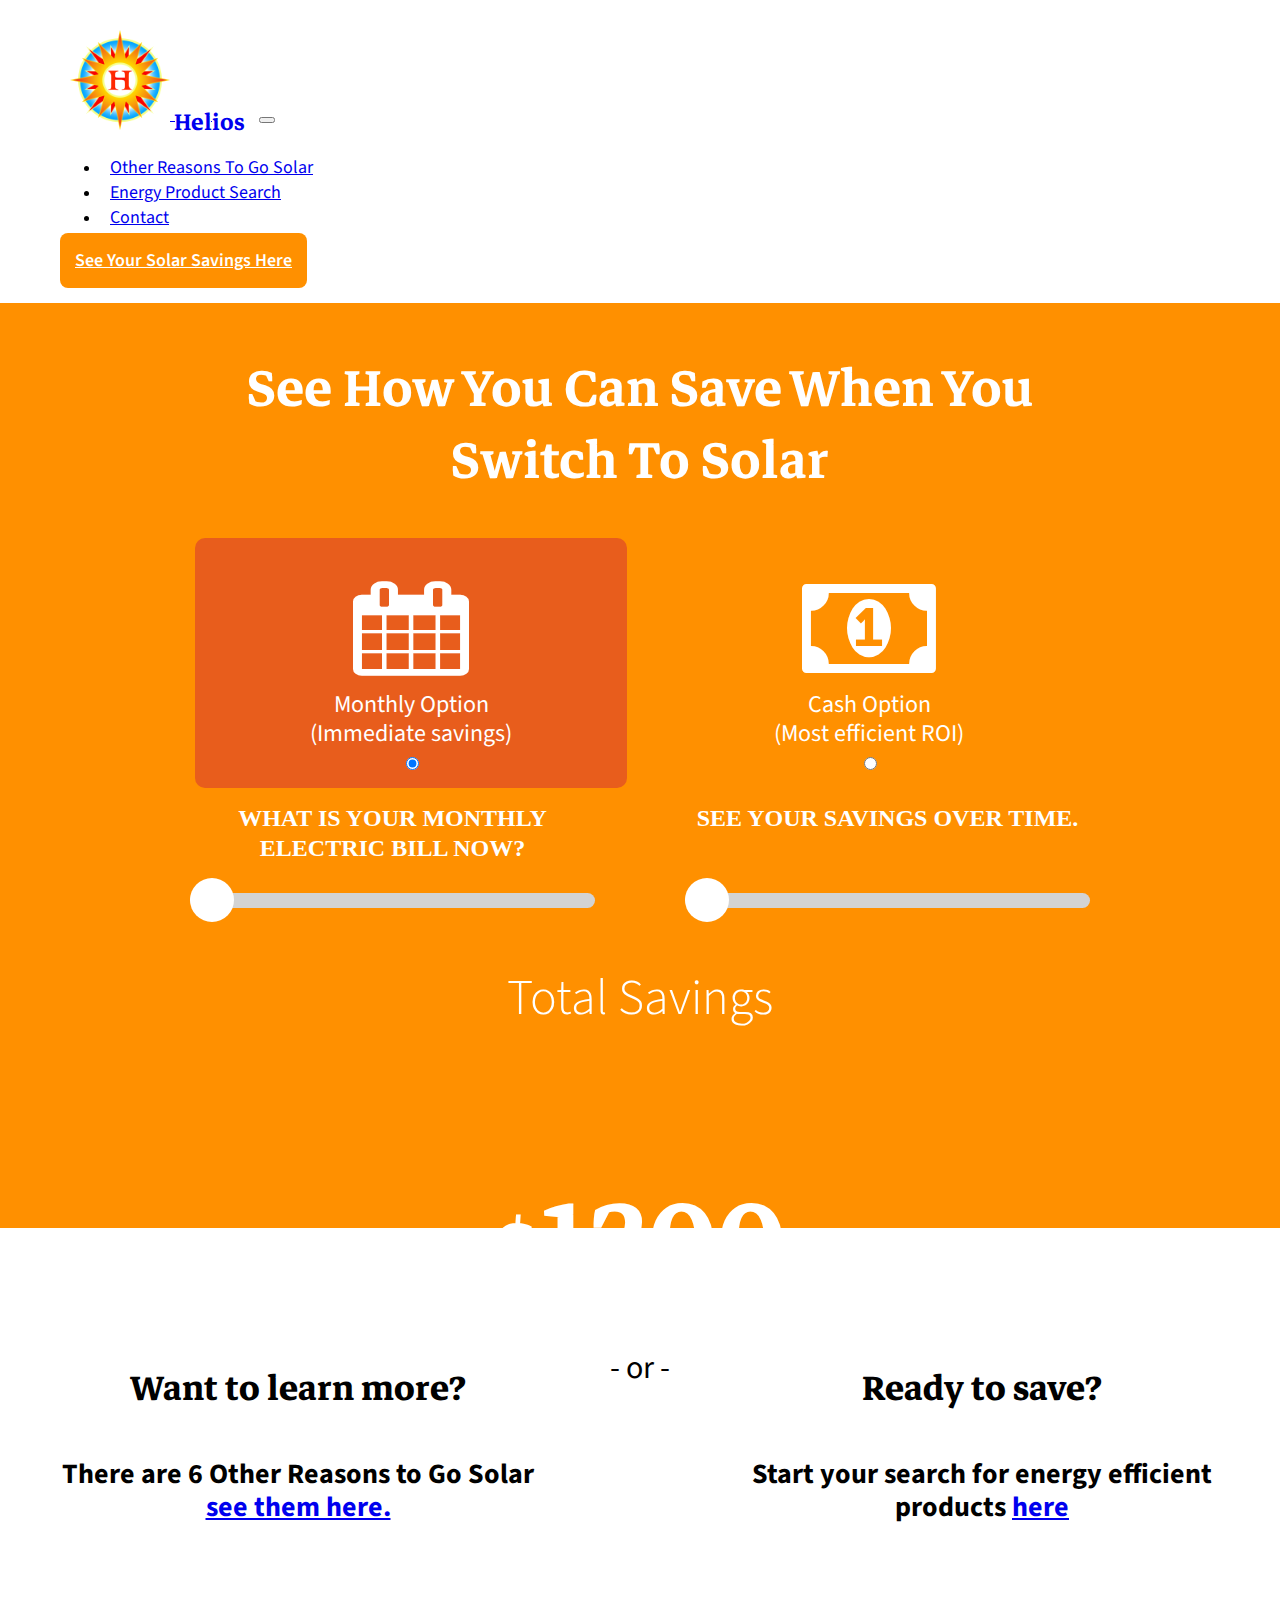
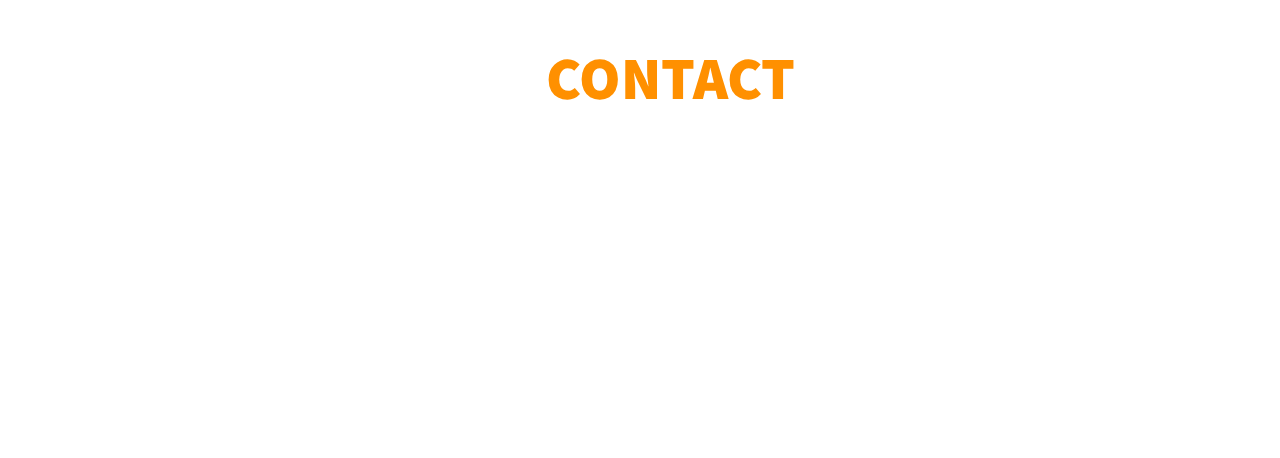
==== index.html @ b1a36722 "minor styling edits" ====
<!DOCTYPE html>
<html>
  <head>
    <meta name="viewport" content="width=device-width, initial-scale=1.0">
    <title>Helios</title>


<link rel="stylesheet" href="https://stackpath.bootstrapcdn.com/bootstrap/4.1.1/css/bootstrap.min.css" integrity="sha384-WskhaSGFgHYWDcbwN70/dfYBj47jz9qbsMId/iRN3ewGhXQFZCSftd1LZCfmhktB" crossorigin="anonymous">

<link rel="stylesheet" href="https://use.fontawesome.com/releases/v5.1.1/css/all.css" integrity="sha384-O8whS3fhG2OnA5Kas0Y9l3cfpmYjapjI0E4theH4iuMD+pLhbf6JI0jIMfYcK3yZ" crossorigin="anonymous">

<link rel="stylesheet" href="https://cdnjs.cloudflare.com/ajax/libs/font-awesome/4.7.0/css/font-awesome.min.css">


<link href="https://fonts.googleapis.com/css?family=Markazi+Text:400,500,600,700|Source+Sans+Pro:200,200i,300,300i,400,400i,600,600i,700,700i,900,900i" rel="stylesheet">


<link rel="stylesheet" type="text/css" href="css/style.css">
<link rel="stylesheet" type="text/css" href="css/slider.css">
<link rel="stylesheet" type="text/css" href="css/search.css">

  </head>

  <body>

<div class="wrap">

  <!-- ====== TOP NAV ======= -->
<div class="navWrap">
<div class="navContain">
  <nav id="topNav" class="navbar navbar-expand-lg navbar-light">

    <a class="navbar-brand" href="index.html"><img class="logo" src="images/logo.png"> <span class="logoType">Helios</span></a>
    <button class="navbar-toggler" type="button" data-toggle="collapse" data-target="#navbarTogglerDemo02" aria-controls="navbarTogglerDemo02" aria-expanded="false" aria-label="Toggle navigation">
      <span class="navbar-toggler-icon"></span>
    </button>

    <div class="collapse navbar-collapse" id="navbarTogglerDemo02">
      <ul class="navbar-nav mr-auto mt-2 mt-lg-0">
        <li class="nav-item active">
          <a class="nav-link" href="about.html">Other Reasons To Go Solar</a>
        </li>
        <li class="nav-item">
          <a class="nav-link" href="search.html">Energy Product Search</a>
        </li>
        <li class="nav-item">
          <a class="nav-link" href="#contact">Contact</a>
        </li>
      </ul>
      <div id="navCTA"><a href="index.html">See Your Solar Savings Here</a>
      </div>
    </div>

  </nav>
  </div>
  </div>

<!-- ====== CONTENT BEGINS ======= -->


<!-- <section class="firstSteps">
  <h1 class="calcHead">See how you can save when you switch to solar</h1>
</section> -->

<!-- <section class="firstSteps" data-parallax="scroll" data-image-src="images/home.jpg">
  <h1 class="calcHead">See how you can save when you switch to solar</h1>
</section> -->

<section class="firstSteps">
  <h1 class="calcHead">See how you can save when you switch to solar</h1>
</section>

<section class="calc">



<!-- RADIO BUTTONS -->
  <div class="calcContain">
<div class="payment">
<div class="paymentMethod">
  <div class="paymentTypeContain">

  <form><span id="monthlyOption" class="paymentType"><img src="#"><br> <i class="fa fa-calendar" aria-hidden="true"></i><br>Monthly Option<br>(Immediate savings)<br><input type="radio" name="payment" value="monthly" id="monthly" onclick="showCash()" checked></span>

    <span id="cashOption" class="paymentType"><img src="#"><br><i class="fa fa-money" aria-hidden="true"></i><br>
Cash Option<br>(Most efficient ROI)<br><input type="radio" name="payment" value="cash" id="cash" onclick="showCash()"> </span></form>

  </div>
</div>
</div>

<!-- SLIDERS -->
<div class="sliders">
<div class="sliderholder left">
  <div class="slideContainer">
    <span class="sliderTitle">WHAT IS YOUR MONTHLY ELECTRIC BILL NOW?</span>
    <input type="range" min="100" max="500" value="0" class="slider" id="billAmt">

  </div>

  <p class="demo">Total Value: <span id="demo"></span></p>
</div>

<div class="sliderholder right">
  <div class="slideContainer">
    <span class="sliderTitle">SEE YOUR SAVINGS OVER TIME.</span>
  <input type="range" min="12" max="300" value="0" class="slider" id="yearRange">
</div>
<p class="demo">Total Value: <span id="demo2"></span></p>
</div>
</div>

<!-- GRAND TOTAL -->
<div class="total">
<h4>Total Savings</h4>
<h2 class="total"><span class="dollarsign">$</span><span id="grandTotal"></span></h2>
</div>
  </div>

  </section>


<!-- NEXT STEPS -->

<section class="nextSteps">

<div class="nextStepsWrap">

  <div>
    <i class="fas fa-info-circle"></i>
  <h3>Want to learn more?</h3>
  <h5>There are 6 Other Reasons to Go Solar <a href="about.html">see them here.</a></h5>
  </div>

<div>
<p class="or cta">- or -</p>
</div>

<div>
    <i class="fas fa-shopping-cart"></i>
<h3>Ready to save?</h3>
<h5>Start your search for energy efficient products <a href="search.html">here</a></h5>
</div>

</div>

</section>

<footer id="contact" data-parallax="scroll" data-image-src="images/contact.jpg">
<h3>Contact</h3>

<div class="contactInfo">
<ul>
<li>Phone: 800.123.4567</li>
<li><a><a href="mailto:info@helios.com">info@helios.com</a></li>
<li>123 Main Street, Anytown, CA 91234</li>
</ul>
</div>

<p>&copy; 2018 Helios. All rights reserved</p>
</footer>

</div>

  </body>

  <script src="js/action.js"></script>


  <script src="https://code.jquery.com/jquery-3.3.1.slim.min.js" integrity="sha384-q8i/X+965DzO0rT7abK41JStQIAqVgRVzpbzo5smXKp4YfRvH+8abtTE1Pi6jizo" crossorigin="anonymous"></script>
<script src="https://cdnjs.cloudflare.com/ajax/libs/popper.js/1.14.3/umd/popper.min.js" integrity="sha384-ZMP7rVo3mIykV+2+9J3UJ46jBk0WLaUAdn689aCwoqbBJiSnjAK/l8WvCWPIPm49" crossorigin="anonymous"></script>
<script src="https://stackpath.bootstrapcdn.com/bootstrap/4.1.1/js/bootstrap.min.js" integrity="sha384-smHYKdLADwkXOn1EmN1qk/HfnUcbVRZyYmZ4qpPea6sjB/pTJ0euyQp0Mk8ck+5T" crossorigin="anonymous"></script>

<script src="https://ajax.googleapis.com/ajax/libs/jquery/3.3.1/jquery.min.js"></script>



<script src="js/smoothscroll.js"></script>



<script src="js/parallax.min.js"></script>

</html>
---- css/style.css ----
body, html{
  height:100%;
  margin: 0;
   padding: 0;
}

.wrap{
width: 100%;
height:100%;

  background-color:#ff9000;
}

/* ====== TOP NAV ======== */

.navWrap{
width:100%;

background-color:white;
  }


.navContain{
  max-width:1200px;
  margin: 0 auto;


}

.logo{
  width:100px;
  height:100px;
}

.logoType{
  font-size: 32px;
  font-family: Markazi text, georgia, serif;
  font-weight: 600;
}

.logo, .logoType{
  position:relative;
  top:10px;
}

.navbar-toggler:focus{
  outline:none;
}

#topNav{
padding:20px;
transition:.3s;
background-color:none;
}

.bg-light{
  background-color:none;
}

#topNav ul{
position:relative;
top:7px;
}

#topNav a{
  padding:10px;
  font-family:source sans pro, arial, sans-serif;
  font-size:18px;
}


#navCTA{
  margin:25px 0 10px;

}

#navCTA a{
  color:white;
  background-color:#ff9000;
  padding:15px;
  border-radius:8px;
  transition:.3s;
  font-family:source sans pro, arial, sans-serif;
  font-weight:600;
}

#navCTA a:hover{
  text-decoration:none;
  background-color:#E85D1C;
}

/* ====== CALC CONTENT ======== */

.firstSteps{ background-color: #FF9000;

  /*
  height:250px; */
 }

#monthlyOption{
  background-color:#E85D1C;
  transition:.4s;
}

#cashOption{
  float:right;
  transition:.4s;
}

section.calc{
background-color:#ff9000;
  height:705px;
  padding:0px;

}

.calcContain{
  margin:2% auto;

    max-width:900px;
  min-height:500px;
  height:70%;

  /*background-color:white;*/
  border-radius:10px;
  padding:10px 50px;
}

h1.calcHead{
  color:white;
font-family:Markazi text,georgia, serif;
  font-weight:600;
  text-transform:capitalize;
  text-align:center;
  max-width:800px;
  margin:50px auto 0;
  font-size:72px;
  line-height:1em;

}

.paymentMethod, .slider{

  float:left;
  width:50%;
  text-align:center;

}

.paymentMethod{
  width:100%;

  height:250px;
  text-align:center;

}


.paymentTypeContain{
  margin:0 auto;
  width:100%;
  height:250px;

}

.paymentType{
  color:white;
  font-family:source sans pro, arial, sans-serif;
  font-size:24px;
  line-height:1.2em;
}

.paymentMethod img{
  width:90%;
  height:100%;
  display:none;
}

i.fa{
  font-size:125px;
  margin:0px 0;
    color:white;
}

i.fa-calendar{
  transform:scale(1,.75);

}

i.fa-money{
  font-size:125px;
  margin:0px 0 0px;

}

.total h4{
  margin-top:10px;
   font-size:50px;
   font-family:source sans pro, arial, sans-serif;
}

.total h2, .total h2 span#grandTotal {
   font-size:150px;
}

.total h4, .total h2{
   color:white;
}

.paymentMethod h4{
  margin: 20px 0;
}

span.paymentType{

  display:block;
  float:left;
  margin:5px;
  width:48%;
  height:250px;
}

.slider{
  height:100px;

}

.slideContainer{
  color:white;
  text-align:center;
  font-size:24px;
  padding-top:20px;
  line-height:1.25em;
  font-weight:600;
  height:150px;
  }

span.sliderTitle{

  display:block;
  height:70px;
  }

.total{

  float:left;
  width:100%;
  text-align:center;
  height:100px;

}

.total h4{
  font-family: source sans pro,arial,sans-serif;
  font-weight:300;
}

.total h2{
  font-family: Markazi text, georgia, serif;
  font-weight:600;
  font-size: 60px;
}

span.dollarsign{font-size: 110px;}

#cashOption, #monthlyOption{cursor:pointer; border:0px solid white; border-radius:10px;}
#cashOption:focus, #monthlyOption:focus{cursor:pointer; border:0px solid white; border-radius:10px;}




@media only screen and (max-width:620px)
{
.payment{clear:both;margin-bottom:550px;}
span.paymentType{width:100%;}
h1.calcHead{font-size:48px; padding:15px; line-height:1em;}
.sliderholder.left{ width:100%; float:none;}
section.calc{ height:100%; min-height:1025px;}
#cashOption {position:relative; left:5px;}
#monthlyOption {position:relative; left:-5px;}

.total h4{position:relative; top:20px; font-size:36px;}
.total h2, .total h2 span#grandTotal {font-size:80px; position:relative; left:0px;}
span.dollarsign{font-size: 80px;margin-right:10px;}
.sliderTitle{font-size:20px; line-height:1.2em;}
.paymentType{font-size:22px; line-height:1.2em;}
}

/* ====== NEXT STEPS CONTENT ======== */

section.nextSteps{min-height: 200px; padding: 30px;
background-color:white;
}



/* ====== ABOUT PAGE CONTENT ======== */


section.about{
position:relative;

}

.headImg{
  min-height:600px;
  width:100%;

  background-size:cover;
  background-color:none;

position:relative;

/* background-blend-mode: normal;
background-attachment: fixed;
background-position: center;
background-color:rgba(0,0,0,.25);
background-blend-mode:multiply;
overflow: auto;*/
}


.headImgv2{
  min-height:600px;
  width:100%;
  background-size:cover;
  background-color:none;

  position:relative;


background-blend-mode: normal;
background-attachment: fixed;
background-position: center;
background-color:rgba(0,0,0,.25);
background-blend-mode:multiply;
overflow: auto;
}




.headImgv2.first{
 background-image:url('../images/make-money.jpg');
}

.headImgv2.second{
 background-image:url('../images/increase-property-value.jpg');
}

.headImgv2.third{
 background-image:url('../images/more-than-just-panels.jpg');
}

.headImgv2.fourth{
 background-image:url('../images/get-off-grid.jpg');
}

.headImgv2.fifth{
 background-image:url('../images/protect-against-cost.jpg');
}

.headImgv2.sixth{
 background-image:url('../images/save-the-environment.jpg');
}

h2.secHead{
font-family:Markazi text,georgia, serif;
font-weight:900;
font-size:90px;
  width:100%;
  padding:0px 25px;
    text-align:center;
  color:white;
line-height:.8em;
position:absolute;
top:35%;
}

h5.secHead{
font-family:Markazi text,georgia, serif;
font-weight:400;
font-size:36px;
  width:100%;
  text-align:center;
  color:white;
line-height:1em;
position:absolute;
top:48%;

}


@media only screen and (min-width:1150px){

h2.secHead{
font-size:110px;
}

h5.secHead{
font-size:40px;
top:53%;
}

.headImg{
  min-height:750px;
  width:100%;
}

}

i.fas {font-size:44px; margin-bottom:20px;}

@media only screen and (max-width:702px)
{
  h5.secHead{
top:68%;

}

.headImg{
  min-height:450px;
 }
}

@media only screen and (max-width:475px)
{
  h2.secHead{
font-size:76px;

}
  h5.secHead{
font-size:32px;

}
.headImg{
  min-height:400px;
 }
}

@media only screen and (max-width:390px)
{
  h2.secHead{
font-size:66px;

}
  h5.secHead{
font-size:28px;

}
}

@media only screen and (max-width:335px)
{
  h2.secHead:last-child{
font-size:56px;

}
}

.contentContain{
background-color: #FF9000;
  color:white;
margin:0 auto;
width:100%;

  height:100%;
  padding:50px 100px;
  min-height:200px;
}

.contentContain p{
  font-family:source sans pro, arial, sans-serif;
  font-size:24px;
  line-height:1.75em;
  max-width:1100px;
  margin:0 auto;
}

@media only screen and (max-width:750px){
.contentContain{
 padding:20px 30px;
}
.contentContain p{
  font-size:20px;
  line-height:1.5em;
  margin:0 auto;
}

}




/* ====== NEXT STEPS ======== */

section.nextSteps{
  text-align:center;
  height:260px;
}

section.nextSteps h3{
  font-family:markazi text, georgia, serif;
  font-size:48px;
  line-height:.85em;

}

section.nextSteps h5{
  font-family:source sans pro, arial, sans-serif;
  font-size:28px;
   line-height:1.2em;
}

.nextStepsWrap{
max-width:1200px;
margin:1% auto 0;

}

.nextStepsWrap div{

  width:43%;
  float:left;
}
.nextStepsWrap div:nth-child(2){
  width:14%;
  margin-top:30px;

}

.or.cta{
  font-size:32px;
  margin-top:45px;
  font-family:source sans pro, arial, sans-serif;
}

@media only screen and (max-width:850px)
{
section.nextSteps h3{
  font-size:42px;

}

section.nextSteps h5{
  font-size:24px;
}

  .or.cta{
 margin-top:40px;
}

}

@media only screen and (max-width:672px)
{
.nextStepsWrap div, .nextStepsWrap div:nth-child(2){
  width:100%;
  margin:0px;
 }

 section.nextSteps{
  text-align:center;
  height:425px;
}

  .or.cta{
 margin-top:10px;
}

}

@media only screen and (max-width:575px)
{

 section.nextSteps{
  text-align:center;
  height:450px;
}

}

@media only screen and (max-width:467px)
{

 section.nextSteps{
  height:470px;
}

}




@media only screen and (max-width:405px)
{

 section.nextSteps{
  height:510px;
}

}

@media only screen and (max-width:336px)
{

 section.nextSteps{
  height:525px;
}

}

/* ====== FOOTER ======== */

footer{
font-family:source sans pro, arial, sans-serif;
min-height:450px;
  width: 100%;
padding:30px;
  /* background-color:black; */
  text-align:center;
  color:white;
}

#contactv2{
   background-image:url('../images/contact.jpg');
background-blend-mode: normal;
background-attachment: fixed;
background-position: center;
background-color:rgba(0,0,0,0);
background-blend-mode:multiply;

}


footer h3{
margin-bottom:20px;
font-size:60px;
text-transform:uppercase;
font-weight:900;
color:#ff9000;
}


footer ul{
  margin:0 auto;
  padding:0;
}

footer li{
font-size:28px;
display:inline;
padding:20px;
width:33%;
}

footer li a{
color:white;
text-decoration:underline;
}

footer li a:hover{
color:orange;

}

footer p{
  margin-top:50px;
}

@media only screen and (max-width:1040px)
{
 footer li{
width:100%;
display:block;
clear:both;
padding:5px;
}

 footer li:last-child{
margin-bottom:25px;
}
}
---- css/slider.css ----
.slidecontainer {

}

.slider {
    -webkit-appearance: none;
    width: 100%;
    height: 15px;
    margin:20px 0;
    border-radius:10px;
    background: #d3d3d3;
    outline: none;
    opacity: 1;
    -webkit-transition: .2s;
    transition: opacity .2s;
}

.sliderholder.left{

    width:45%;
    float:left;
}

.sliderholder.right{

    width:45%;
    float:right;
}

.slider:hover {
    opacity: 1;
}

.slider::-webkit-slider-thumb {
    -webkit-appearance: none;
    appearance: none;
    width: 44px;
    height: 44px;
    border-radius:50%;
    background: white;
    cursor: pointer;
}

.slider::-moz-range-thumb {
    width: 44px;
    height: 44px;
    border-radius:50%;
    background: white;
    cursor: pointer;
}

#demo, #demo2, .demo{display: none;}


@media only screen and (max-width:620px)
{
.sliderholder.left, .sliderholder.right{

    width:100%;
    float:none;
}
}
---- css/search.css ----
section.searchbar{
  width:100%;
  max-width: 950px;
  height:290px;
  outline: 1px solid red;
  margin:50px auto 50px;
  padding:20px;
}

@media only screen and (min-width:825px)
{
 section.searchbar{
  height:250px;
  }
}

section.searchbar .formHead{
  width:100%;
  margin:0px auto 50px;
  text-align: center;
  font-family: source sans pro, arial, sans-serif;
  color:white;
}

section.search{
  height:100%;
  min-height:1400px;
background-color:#ff9000;
}

.formHead h3{
font-weight: 700;
font-size: 60px;
font-family:Markazi text, georgia, serif;
line-height:.95em;
}

section.search h4{
font-weight: 300;
}

form.search{
  margin:0px auto 50px;
  outline: 1px solid red;
}

section.searchPanels{
  height:100%;
  min-height:2250px;
background-color:#ff9000;
}




@media only screen and (max-width:991px)
{
section.search{
 min-height:2400px;
}

}

@media only screen and (max-width:767px)
{
section.search{
 min-height:4350px;
}

}

@media only screen and (max-width:430px)
{
section.search{
 min-height:4400px;
}

.formHead h3{
font-size: 44px;
}

section.searchbar{
  height:350px;

}

}

@media only screen and (max-width:378px)
{
section.search{
 min-height:4650px;
}



}

.container{
  margin:30px auto;

}


.item{
  outline: 0px solid red;
  padding:10px;

}

.item.card{
  width:100%;
  padding:0;
  font-family:source sans pro, arial, sans-serif;
}

img.card-img-top{width:100%; height:150px; background-color:lightgray;}

nav.pagination{
  height:50px;
  width:100%;
  width:970px;
  margin:0 auto;
}

.item.card{
  background-color:rgba(232,93,28,.75);
  color:white;
  border:none;
}

.btn.product{background-color:#007FEA;
color:white;}
.btn.product:hover{background-color:#00A5FF;
color:white;}



.card-title{font-size:24px; font-weight:700;}

nav.pagination{padding:10px; }

li.page-item{}

ul.pagination li.page-item a.page-link{
  background-color:rgba(232,93,28,.75);
border:0px solid white;
border-radius:7px;
margin:.5px 2.5px; color:white;
transition:.3s;
}

ul.pagination li.page-item a.page-link:hover{
  background-color:white;
  color:#007FEA;}

ul.pagination li.page-item a.page-link.active{
  background-color:white;
  color:#007FEA;}


@media only screen and (max-width:991px)
{
nav.pagination{
 max-width:725px;

}

}

@media only screen and (max-width:767px)
{
nav.pagination{
 max-width:550px;

}

}

@media only screen and (min-width:1200px)
{
section.search{
 min-height:1250px;
}

nav.pagination{
  width:1145px;


}
}
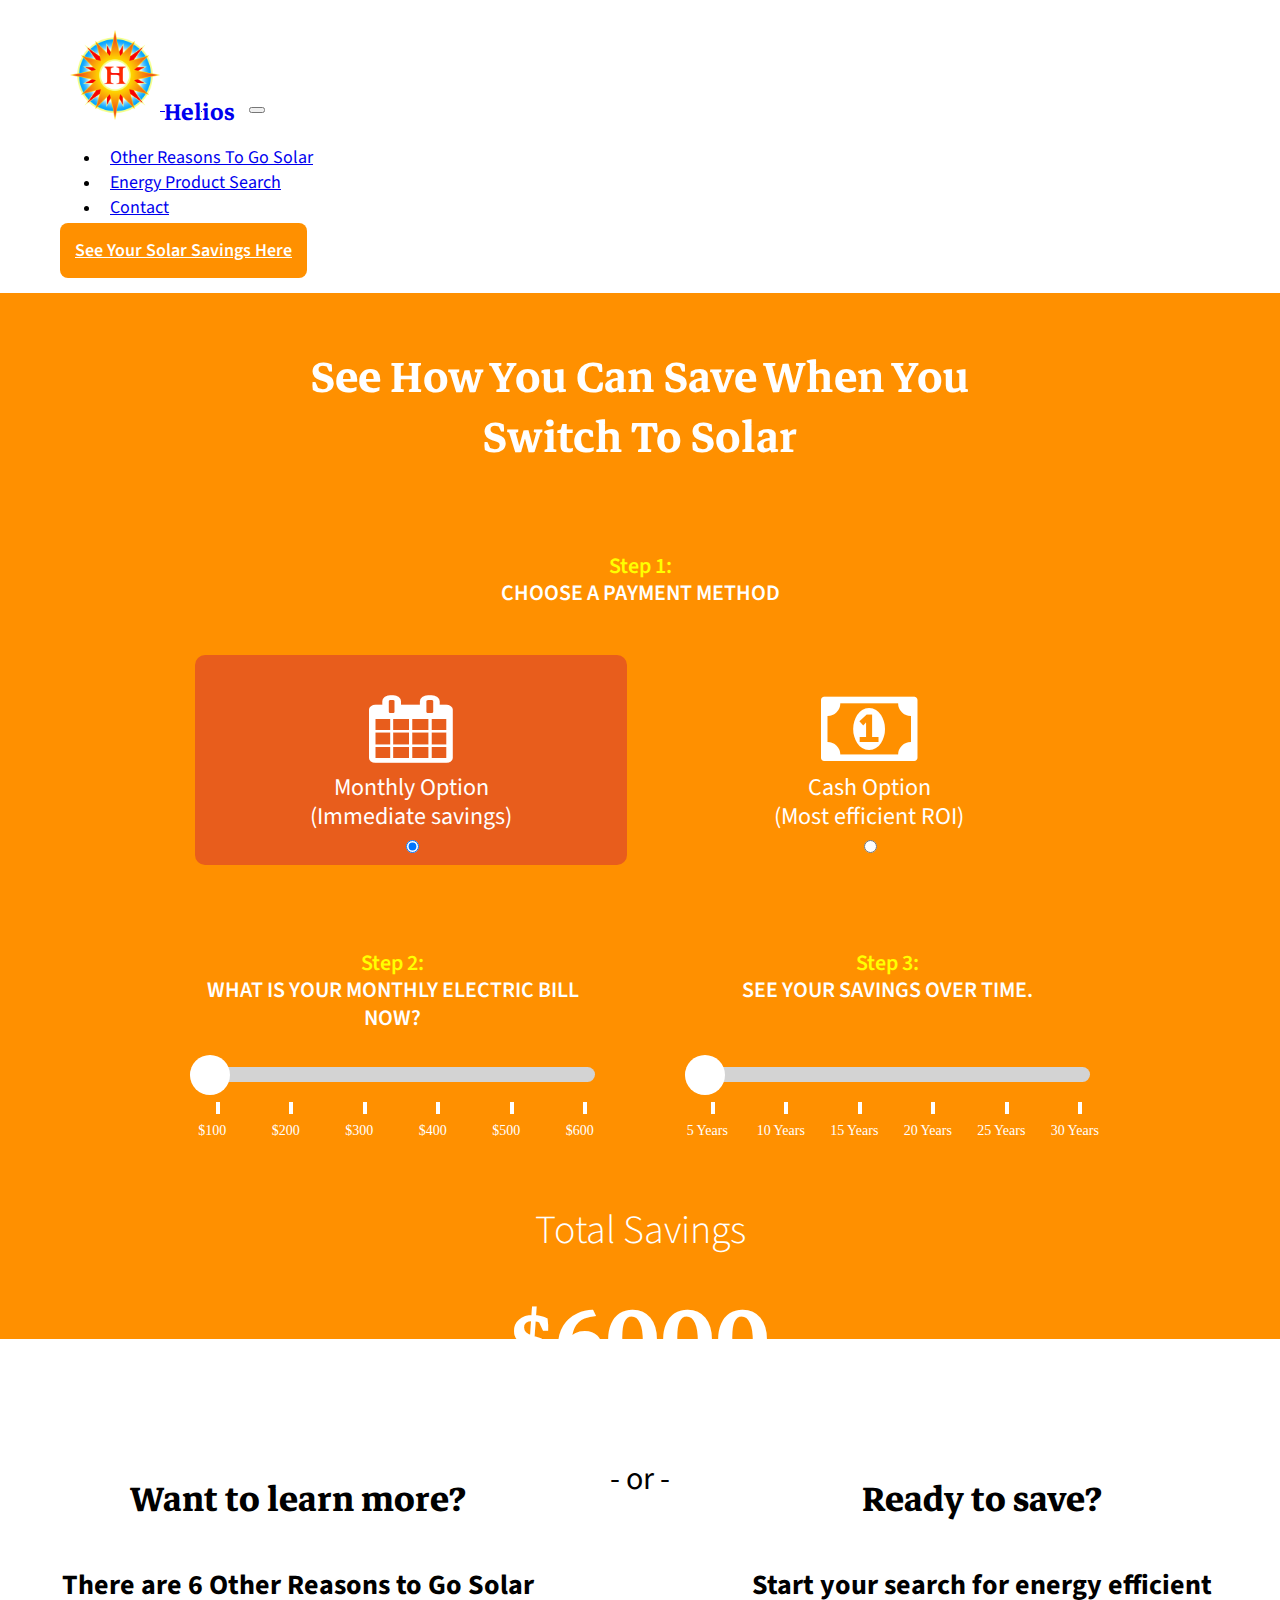
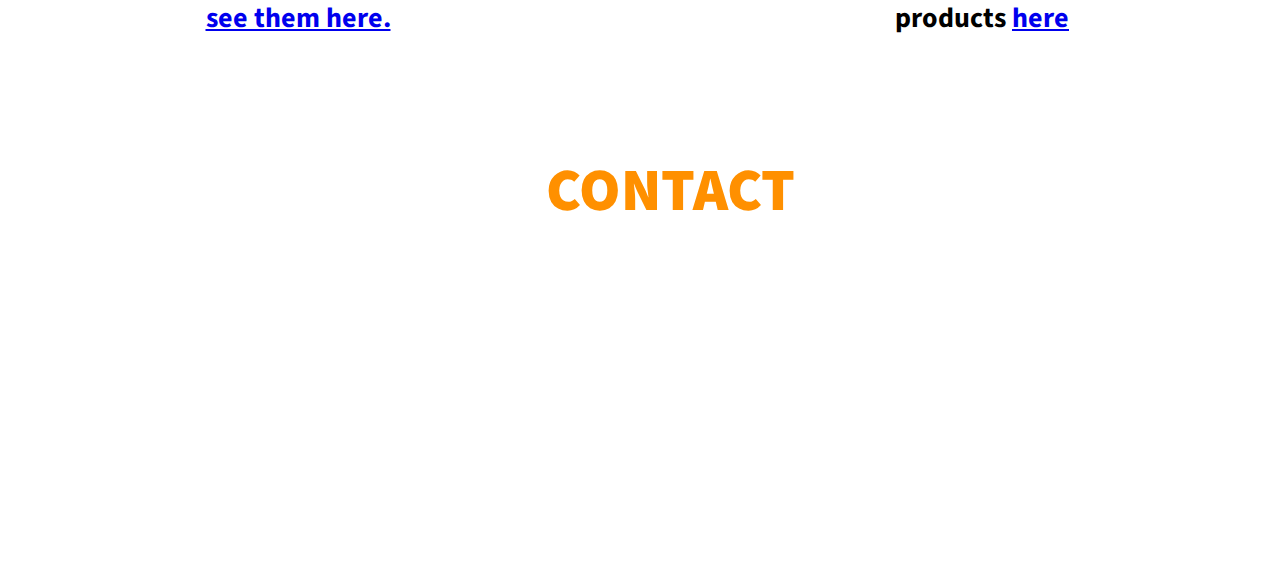
==== commit 7fd1c5b3: "Finalized styling of slider and other items, added Hotjar and Google Analytics code" ====
--- a/index.html
+++ b/index.html
@@ -1,6 +1,17 @@
 <!DOCTYPE html>
 <html>
   <head>
+
+    <!-- Global site tag (gtag.js) - Google Analytics -->
+<script async src="https://www.googletagmanager.com/gtag/js?id=UA-123349237-1"></script>
+<script>
+  window.dataLayer = window.dataLayer || [];
+  function gtag(){dataLayer.push(arguments);}
+  gtag('js', new Date());
+
+  gtag('config', 'UA-123349237-1');
+</script>
+
     <meta name="viewport" content="width=device-width, initial-scale=1.0">
     <title>Helios</title>
 
@@ -18,6 +29,18 @@
 <link rel="stylesheet" type="text/css" href="css/style.css">
 <link rel="stylesheet" type="text/css" href="css/slider.css">
 <link rel="stylesheet" type="text/css" href="css/search.css">
+
+<!-- Hotjar Tracking Code for https://jasongart.github.io/helios -->
+<script>
+    (function(h,o,t,j,a,r){
+        h.hj=h.hj||function(){(h.hj.q=h.hj.q||[]).push(arguments)};
+        h._hjSettings={hjid:970407,hjsv:6};
+        a=o.getElementsByTagName('head')[0];
+        r=o.createElement('script');r.async=1;
+        r.src=t+h._hjSettings.hjid+j+h._hjSettings.hjsv;
+        a.appendChild(r);
+    })(window,document,'https://static.hotjar.com/c/hotjar-','.js?sv=');
+</script>
 
   </head>
 
@@ -68,15 +91,19 @@
 
 <section class="firstSteps">
   <h1 class="calcHead">See how you can save when you switch to solar</h1>
-</section>
+
+  </section>
 
 <section class="calc">
 
 
 
 <!-- RADIO BUTTONS -->
+
+
   <div class="calcContain">
-<div class="payment">
+
+<div class="payment"><h4 class="steps">Step 1:<br><span class="sliderTitle">Choose a Payment Method</span></h4>
 <div class="paymentMethod">
   <div class="paymentTypeContain">
 
@@ -92,20 +119,51 @@
 <!-- SLIDERS -->
 <div class="sliders">
 <div class="sliderholder left">
-  <div class="slideContainer">
+  <div class="slideContainer"><h4 class="calcHead steps">Step 2:</h4>
     <span class="sliderTitle">WHAT IS YOUR MONTHLY ELECTRIC BILL NOW?</span>
-    <input type="range" min="100" max="500" value="0" class="slider" id="billAmt">
-
-  </div>
-
+    <input type="range" min="100" max="600" value="0" class="slider" id="billAmt">
+
+  </div>
+  <div class="ticksContain">
+
+    <div class="tickContain"><div class="tick"></div><span class="years">$100</span></div>
+
+    <div class="tickContain"><div class="tick"></div><span class="years">$200</span></div>
+
+    <div class="tickContain"><div class="tick"></div><span class="years">$300</span></div>
+
+    <div class="tickContain"><div class="tick"></div><span class="years">$400</span></div>
+
+    <div class="tickContain"><div class="tick"></div><span class="years">$500</span></div>
+
+    <div class="tickContain"><div class="tick"></div><span class="years">$600</span></div>
+
+  </div>
   <p class="demo">Total Value: <span id="demo"></span></p>
 </div>
 
 <div class="sliderholder right">
-  <div class="slideContainer">
+  <div class="slideContainer"><h4 class="calcHead steps">Step 3:</h4>
     <span class="sliderTitle">SEE YOUR SAVINGS OVER TIME.</span>
-  <input type="range" min="12" max="300" value="0" class="slider" id="yearRange">
-</div>
+  <input type="range" min="60" max="360" value="0" class="slider" id="yearRange">
+</div>
+
+<div class="ticksContain">
+
+  <div class="tickContain"><div class="tick"></div><span class="years">5 Years</span></div>
+
+  <div class="tickContain"><div class="tick"></div><span class="years">10 Years</span></div>
+
+  <div class="tickContain"><div class="tick"></div><span class="years">15 Years</span></div>
+
+  <div class="tickContain"><div class="tick"></div><span class="years">20 Years</span></div>
+
+  <div class="tickContain"><div class="tick"></div><span class="years">25 Years</span></div>
+
+  <div class="tickContain"><div class="tick"></div><span class="years">30 Years</span></div>
+
+</div>
+
 <p class="demo">Total Value: <span id="demo2"></span></p>
 </div>
 </div>
--- a/css/style.css
+++ b/css/style.css
@@ -11,6 +11,8 @@
   background-color:#ff9000;
 }
 
+a {transition:.2s;}
+
 /* ====== TOP NAV ======== */
 
 .navWrap{
@@ -28,8 +30,8 @@
 }
 
 .logo{
-  width:100px;
-  height:100px;
+  width:90px;
+  height:90px;
 }
 
 .logoType{
@@ -109,7 +111,7 @@
 
 section.calc{
 background-color:#ff9000;
-  height:705px;
+  height:825px;
   padding:0px;
 
 }
@@ -133,8 +135,9 @@
   text-transform:capitalize;
   text-align:center;
   max-width:800px;
-  margin:50px auto 0;
-  font-size:72px;
+  padding:20px;
+  margin:35px auto 0;
+  font-size:60px;
   line-height:1em;
 
 }
@@ -159,8 +162,7 @@
 .paymentTypeContain{
   margin:0 auto;
   width:100%;
-  height:250px;
-
+  height:220px;
 }
 
 .paymentType{
@@ -168,6 +170,8 @@
   font-family:source sans pro, arial, sans-serif;
   font-size:24px;
   line-height:1.2em;
+  height:200px;
+
 }
 
 .paymentMethod img{
@@ -177,7 +181,7 @@
 }
 
 i.fa{
-  font-size:125px;
+  font-size:90px;
   margin:0px 0;
     color:white;
 }
@@ -188,19 +192,21 @@
 }
 
 i.fa-money{
-  font-size:125px;
+  font-size:90px;
   margin:0px 0 0px;
 
 }
+
+.total{outline:0px solid; margin-top:30px;}
 
 .total h4{
   margin-top:10px;
-   font-size:50px;
+   font-size:40px;
    font-family:source sans pro, arial, sans-serif;
 }
 
 .total h2, .total h2 span#grandTotal {
-   font-size:150px;
+   font-size:120px;
 }
 
 .total h4, .total h2{
@@ -217,7 +223,7 @@
   float:left;
   margin:5px;
   width:48%;
-  height:250px;
+  height:210px;
 }
 
 .slider{
@@ -253,12 +259,14 @@
 .total h4{
   font-family: source sans pro,arial,sans-serif;
   font-weight:300;
+  margin-top:50px;
 }
 
 .total h2{
   font-family: Markazi text, georgia, serif;
   font-weight:600;
   font-size: 60px;
+  margin-top:-45px;
 }
 
 span.dollarsign{font-size: 110px;}
@@ -271,27 +279,41 @@
 
 @media only screen and (max-width:620px)
 {
+
 .payment{clear:both;margin-bottom:550px;}
 span.paymentType{width:100%;}
 h1.calcHead{font-size:48px; padding:15px; line-height:1em;}
 .sliderholder.left{ width:100%; float:none;}
-section.calc{ height:100%; min-height:1025px;}
+section.calc{ height:100%; min-height:1210px;}
 #cashOption {position:relative; left:5px;}
 #monthlyOption {position:relative; left:-5px;}
 
-.total h4{position:relative; top:20px; font-size:36px;}
-.total h2, .total h2 span#grandTotal {font-size:80px; position:relative; left:0px;}
-span.dollarsign{font-size: 80px;margin-right:10px;}
+.total h4{position:relative; top:-20px; font-size:36px;}
+.total h2, .total h2 span#grandTotal {font-size:80px; position:relative; left:0px; top:-5px; font-size: 100px;}
+span.dollarsign{font-size: 100px;margin-right:10px; position:relative; left:0px; top:-5px;}
 .sliderTitle{font-size:20px; line-height:1.2em;}
 .paymentType{font-size:22px; line-height:1.2em;}
 }
 
+@media only screen and (max-width:420px)
+{
+.total h4{position:relative; top:-20px; font-size:32px;}
+.total h2, .total h2 span#grandTotal { position:relative; left:-6px; top:0px; font-size: 80px;}
+span.dollarsign{font-size: 80px;margin-right:10px; position:relative; left:0px; top:0px;}
+}
+
+@media only screen and (max-width:350px)
+{
+.total h4{position:relative; top:-20px; font-size:30px;}
+.total h2, .total h2 span#grandTotal { position:relative; left:-6px; top:7px; font-size: 68px;}
+span.dollarsign{font-size: 68px;margin-right:10px; position:relative; left:0px; top:7px;}
+}
+
 /* ====== NEXT STEPS CONTENT ======== */
 
 section.nextSteps{min-height: 200px; padding: 30px;
 background-color:white;
 }
-
 
 
 /* ====== ABOUT PAGE CONTENT ======== */
@@ -561,7 +583,7 @@
 
  section.nextSteps{
   text-align:center;
-  height:425px;
+  height:470px;
 }
 
   .or.cta{
@@ -605,7 +627,7 @@
 {
 
  section.nextSteps{
-  height:525px;
+  height:565px;
 }
 
 }
--- a/css/slider.css
+++ b/css/slider.css
@@ -1,5 +1,5 @@
-.slidecontainer {
-
+.sliders {
+margin-top:0px;
 }
 
 .slider {
@@ -34,16 +34,16 @@
 .slider::-webkit-slider-thumb {
     -webkit-appearance: none;
     appearance: none;
-    width: 44px;
-    height: 44px;
+    width: 40px;
+    height: 40px;
     border-radius:50%;
     background: white;
     cursor: pointer;
 }
 
 .slider::-moz-range-thumb {
-    width: 44px;
-    height: 44px;
+    width: 40px;
+    height: 40px;
     border-radius:50%;
     background: white;
     cursor: pointer;
@@ -52,6 +52,37 @@
 #demo, #demo2, .demo{display: none;}
 
 
+.steps, .sliderTitle{
+    width:100%;
+    text-align:center;
+    color:white;
+    line-height:1.25em;
+    margin-bottom:0px;
+    font-family:source sans pro, arial, sans-serif;
+    color:yellow;
+    font-weight:600;
+    font-size:22px;
+}
+
+
+
+.sliderTitle{
+    width:100%;
+    text-align:center;
+    color:white;
+    line-height:1.25em;
+    margin-bottom:0px;
+    font-family:source sans pro, arial, sans-serif;
+}
+
+
+
+.steps span.sliderTitle{
+    text-transform:uppercase;
+    font-weight:600;
+}
+
+
 @media only screen and (max-width:620px)
 {
 .sliderholder.left, .sliderholder.right{
@@ -59,4 +90,127 @@
     width:100%;
     float:none;
 }
-}
+
+.sliders {
+margin-top:-125px;
+}
+}
+
+.ticksContain{
+    width:110%;
+    float:right;
+    height:20px;
+    margin:0 auto;
+    position:relative;
+    top:0px;
+    text-align:right;
+}
+
+.tickContain{
+    width:16.5%;
+    float:left;
+    height:20px;
+    margin:0 auto;
+    position:relative;
+    top:0px;
+}
+
+.tick{
+    width:4px;
+    height:12px;
+    background-color:white;
+
+    margin:0 0 0 90%;
+}
+
+.tick:last-child{
+    margin-right:20%;
+}
+
+span.years{
+    color:white;
+    position:relative;
+    left:26px;
+    display:block;
+    padding:10px;
+    line-height:1em;
+    text-align:center;
+    font-size:14px;
+
+}
+
+
+
+/* MEDIA QUERIES FOR slider titles*/
+
+@media only screen and (max-width:620px){
+ .sliderTitle{
+    margin-top:10px;
+    margin-bottom:-35px;
+}
+
+.sliderholder{
+    margin-bottom:70px;
+}
+
+@media only screen and (max-width:535px){
+ .sliderTitle{
+    margin-top:10px;
+    margin-bottom:-20px;
+}
+
+@media only screen and (max-width:331px){
+ .sliderTitle{
+    font-size:18.5px;
+}
+
+.sliderholder{
+    margin-bottom:60px;
+outline:0px solid red;}
+}
+
+/* MEDIA QUERIES FOR TICK MARKS*/
+
+@media only screen and (max-width:684px){
+ .tick{
+    margin-right:22.5%;
+}
+}
+
+@media only screen and (max-width:620px){
+ .tick{
+    margin-right:23.8%;
+}
+}
+
+@media only screen and (max-width:539px){
+ .tick{
+    margin-right:23.4%;
+}
+}
+
+@media only screen and (max-width:429px){
+ .tick{
+    margin-right:23%;
+}
+}
+
+@media only screen and (max-width:363px){
+ .tick{
+    margin-right:22.5%;
+}
+}
+
+@media only screen and (max-width:310px){
+ .tick{
+    margin-right:22.25%;
+}
+}
+
+@media only screen and (max-width:347px){
+span.years{
+    left:12px;
+padding:10px;
+font-size:12.5px;
+}
+}
--- a/css/search.css
+++ b/css/search.css
@@ -2,10 +2,15 @@
   width:100%;
   max-width: 950px;
   height:290px;
-  outline: 1px solid red;
-  margin:50px auto 50px;
+
+  margin:30px auto 25px;
   padding:20px;
-}
+  background-color:#ff9000;
+
+}
+
+
+
 
 @media only screen and (min-width:825px)
 {
@@ -24,7 +29,8 @@
 
 section.search{
   height:100%;
-  min-height:1400px;
+  min-height:1440px;
+  padding-top:10px;
 background-color:#ff9000;
 }
 
@@ -41,7 +47,7 @@
 
 form.search{
   margin:0px auto 50px;
-  outline: 1px solid red;
+
 }
 
 section.searchPanels{
@@ -56,7 +62,7 @@
 @media only screen and (max-width:991px)
 {
 section.search{
- min-height:2400px;
+ min-height:2430px;
 }
 
 }
@@ -64,7 +70,7 @@
 @media only screen and (max-width:767px)
 {
 section.search{
- min-height:4350px;
+ min-height:4380px;
 }
 
 }
@@ -81,19 +87,31 @@
 
 section.searchbar{
   height:350px;
-
-}
-
-}
+  margin-bottom:-5px;
+
+}
+
+}
+
+@media only screen and (max-width:411px){
+section.search{
+ min-height:4665px;
+}
+}
+
 
 @media only screen and (max-width:378px)
 {
 section.search{
- min-height:4650px;
-}
-
-
-
+ min-height:4670px;
+}
+}
+
+@media only screen and (max-width:346px)
+{
+form.search{
+ margin-top:-20px;
+}
 }
 
 .container{
@@ -103,7 +121,7 @@
 
 
 .item{
-  outline: 0px solid red;
+
   padding:10px;
 
 }
@@ -124,7 +142,14 @@
 }
 
 .item.card{
-  background-color:rgba(232,93,28,.75);
+  background-color:rgba(232,93,28,.7);
+  color:white;
+  border:none;
+  transition:.3s;
+}
+
+.item.card:hover{
+  background-color:rgba(232,93,28,1);
   color:white;
   border:none;
 }
@@ -150,15 +175,50 @@
 transition:.3s;
 }
 
+
+
 ul.pagination li.page-item a.page-link:hover{
-  background-color:white;
-  color:#007FEA;}
+  background-color:rgba(232,93,28,1);}
 
 ul.pagination li.page-item a.page-link.active{
   background-color:white;
   color:#007FEA;}
 
 
+.productThumb{
+    width:100%;
+    height:150px;
+  outline:0px solid;    overflow:hidden;
+}
+
+  .productImg img{
+    width:100%;
+    height:auto;
+ overflow:hidden;
+       }
+
+
+
+
+
+  .productImg .card-img-top.productImg{
+       overflow:hidden;
+    opacity:1;
+ background-color: #212529;
+  transition:.5s;
+ background: linear-gradient(180deg,
+        rgba(100, 0, 0, 1) 0%,
+        rgba(255, 20, 20, 1) 100%);
+
+   }
+
+   .card-img-top.productImg:hover{
+   transform:scale(1.05,1.05);
+   opacity:.9;
+   cursor:pointer;
+  }
+
+
 @media only screen and (max-width:991px)
 {
 nav.pagination{
@@ -180,7 +240,7 @@
 @media only screen and (min-width:1200px)
 {
 section.search{
- min-height:1250px;
+ min-height:1300px;
 }
 
 nav.pagination{
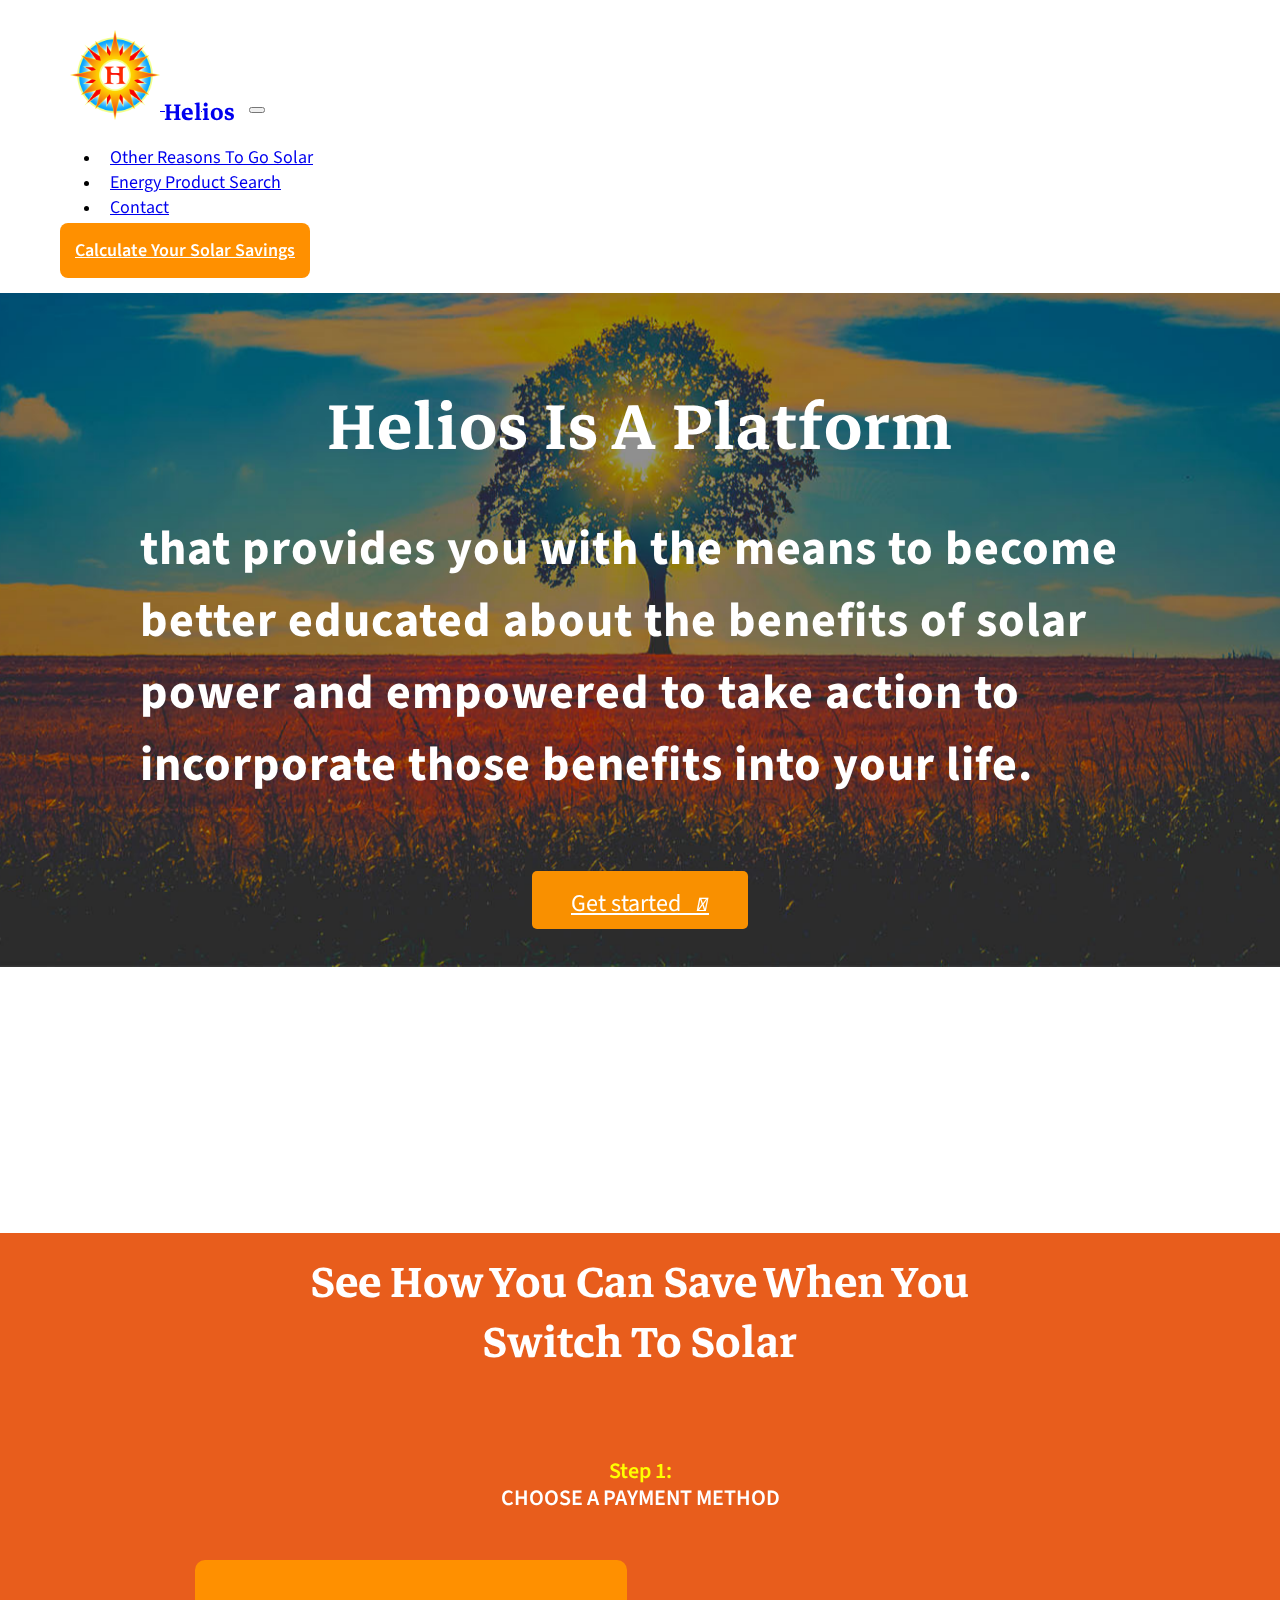
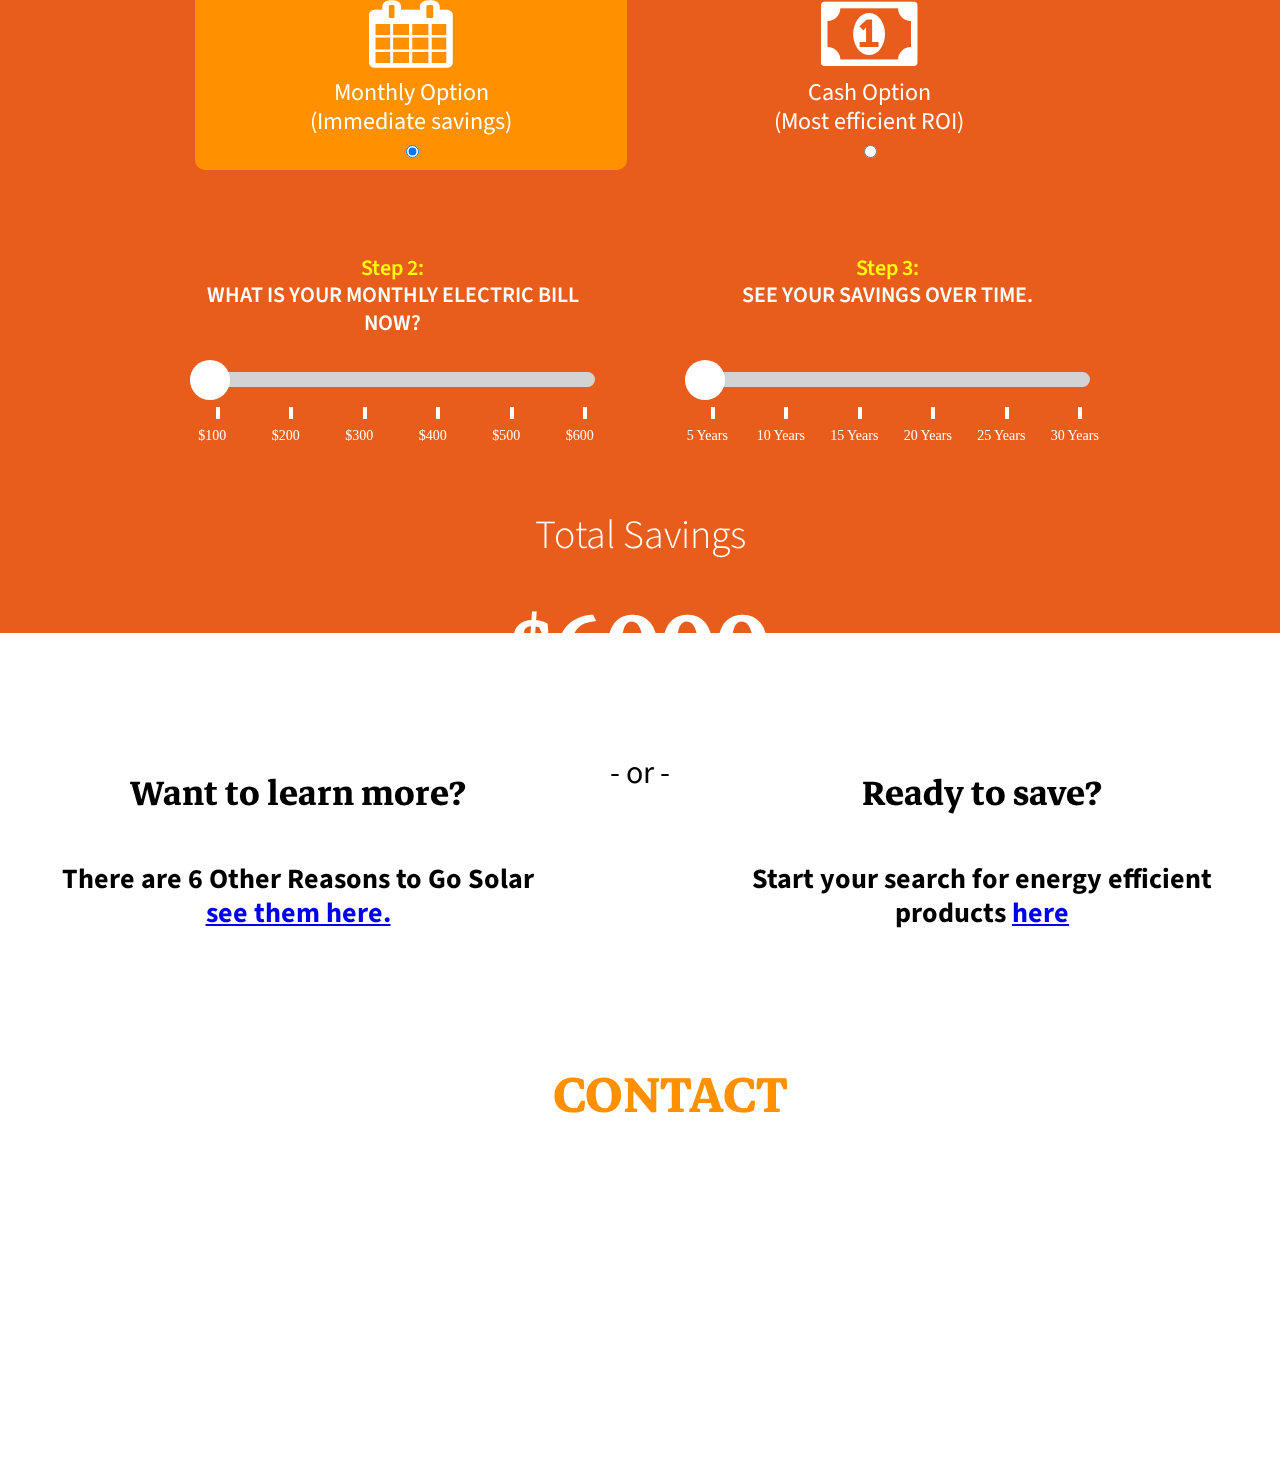
==== commit d256a996: "Final edits before testing, addition of b version for a/b test" ====
--- a/index.html
+++ b/index.html
@@ -70,7 +70,7 @@
           <a class="nav-link" href="#contact">Contact</a>
         </li>
       </ul>
-      <div id="navCTA"><a href="index.html">See Your Solar Savings Here</a>
+      <div id="navCTA"><a href="index.html#calc">Calculate Your Solar Savings</a>
       </div>
     </div>
 
@@ -85,18 +85,24 @@
   <h1 class="calcHead">See how you can save when you switch to solar</h1>
 </section> -->
 
-<!-- <section class="firstSteps" data-parallax="scroll" data-image-src="images/home.jpg">
+<section class="firstSteps" data-parallax="scroll" data-image-src="images/home.jpg">
+  <h1 class="calcHead">Helios is a platform
+</h1>
+<h2 class="calcHead">that provides you with the means to become better educated about the benefits of solar power and empowered to take action to incorporate those benefits into your life.
+</h2>
+
+<a class="homeCTA" href="#calc">Get started &nbsp; <i class="fas fa-chevron-down"></i></a>
+
+</section>
+
+<!-- <section class="firstSteps">
   <h1 class="calcHead">See how you can save when you switch to solar</h1>
-</section> -->
-
-<section class="firstSteps">
+
+  </section> -->
+
+<section class="calc" >
+<a name="calc" id="calc"></a>
   <h1 class="calcHead">See how you can save when you switch to solar</h1>
-
-  </section>
-
-<section class="calc">
-
-
 
 <!-- RADIO BUTTONS -->
 
@@ -213,6 +219,7 @@
 <li><a><a href="mailto:info@helios.com">info@helios.com</a></li>
 <li>123 Main Street, Anytown, CA 91234</li>
 </ul>
+<p class="socialMedia"><a class="fa fa-facebook" href="#"></a> <a class="fa fa-twitter" href="#"></a> <a class="fa fa-instagram" href="#"></a></p>
 </div>
 
 <p>&copy; 2018 Helios. All rights reserved</p>
--- a/css/style.css
+++ b/css/style.css
@@ -4,11 +4,11 @@
    padding: 0;
 }
 
+
 .wrap{
 width: 100%;
 height:100%;
 
-  background-color:#ff9000;
 }
 
 a {transition:.2s;}
@@ -93,14 +93,203 @@
 
 /* ====== CALC CONTENT ======== */
 
-.firstSteps{ background-color: #FF9000;
-
+section.firstSteps{ color:white;
+padding:20px;
+  height:100%;
+  margin-bottom:-35px;
+ }
+
+ section.firstSteps h1{ color:white;
+ width:90%;
+ max-width:1100px;
+ line-height:1em;
+ letter-spacing:1px;
+ font-size:90px;
+ margin:50px auto 20px;
+ font-family:markazi text, georgia, serif;
+ /*
+  height:250px; */
+ }
+
+
+ section.firstSteps h2{ color:white;
+width:90%;
+max-width:1000px;
+line-height:1.5em;
+letter-spacing:1px;
+font-size:48px;
+margin:10px auto 70px;
+font-family:source sans pro,arial, sans-serif;
+ /*
+  height:250px; */
+ }
+
+@media only screen and (max-width:800px)
+{
+
+ section.firstSteps h1{ color:white;
+  line-height:1em;
+ letter-spacing:1px;
+ font-size:70px;
+ margin:30px auto 10px;
+ font-family:markazi text, georgia, serif;
+ /*
+  height:250px; */
+ }
+
+
+ section.firstSteps h2{ color:white;
+width:90%;
+max-width:1000px;
+line-height:1.25em;
+letter-spacing:1px;
+font-size:44px;
+margin:10px auto 70px;
+ /*
+  height:250px; */
+ }
+
+}
+
+@media only screen and (max-width:550px)
+{
+
+ section.firstSteps h1{ color:white;
+  line-height:1em;
+ letter-spacing:0px;
+ font-size:60px;
+ margin:20px auto 5px;
+ font-family:markazi text, georgia, serif;
+ /*
+  height:250px; */
+ }
+
+
+ section.firstSteps h2{ color:white;
+width:95%;
+line-height:1.1em;
+letter-spacing:1px;
+font-size:40px;
+margin:10px auto 70px;
+ /*
+  height:250px; */
+ }
+
+}
+
+@media only screen and (max-width:450px)
+{
+
+ section.firstSteps h1{ color:white;
+  line-height:1em;
+ letter-spacing:0px;
+ font-size:44px;
+ margin:20px auto 5px;
+ font-family:markazi text, georgia, serif;
+ /*
+  height:250px; */
+ }
+
+
+ section.firstSteps h2{ color:white;
+width:95%;
+line-height:1em;
+letter-spacing:1px;
+font-size:32px;
+margin:10px auto 70px;
+ /*
+  height:250px; */
+ }
+
+}
+
+@media only screen and (max-width:350px)
+{
+
+ section.firstSteps h1{ color:white;
+  line-height:1em;
+ letter-spacing:0px;
+ font-size:40px;
+ margin:20px auto 5px;
+ font-family:markazi text, georgia, serif;
+ /*
+  height:250px; */
+ }
+
+
+ section.firstSteps h2{ color:white;
+width:95%;
+line-height:1em;
+letter-spacing:1px;
+font-size:26px;
+margin:10px auto 70px;
+ /*
+  height:250px; */
+ }
+
+}
+
+ section.firstSteps h2 a{
+background-color:white;
+padding: 2px;
+ /*
+  height:250px; */
+ }
+
+
+
+ section.firstSteps h2 a:hover{
+color:#ff9000;
+text-decoration: none;
+ /*
+  height:250px; */
+ }
+
+ a.homeCTA{ color:white;
+display:block;
+background-color:#f99000;
+text-align:center;
+width:200px;
+margin:0 auto;
+font-size:24px;
+padding:15px 8px 8px 8px;
+border-radius:5px;
+font-family:source sans pro,arial, sans-serif;
+ /*
+  height:250px; */
+ }
+
+ a.homeCTA:hover{
+  background-color:#E85D1C;
+text-decoration: none;
+ }
+
+ a.homeCTA i.fas{
+ font-size: 20px;
   /*
-  height:250px; */
- }
+   height:250px; */
+  }
+
+
+@media only screen and (max-width:500px)
+{
+   a.homeCTA{ color:white;
+display:block;
+background-color:#f99000;
+text-align:center;
+width:200px;
+margin:0 auto;
+font-size:24px;
+padding:10px 4px 0px 4px;
+border-radius:5px;
+font-family:source sans pro,arial, sans-serif;
+ /*
+  height:250px; */
+ }
+}
 
 #monthlyOption{
-  background-color:#E85D1C;
+  background-color:#ff9000;
   transition:.4s;
 }
 
@@ -110,8 +299,8 @@
 }
 
 section.calc{
-background-color:#ff9000;
-  height:825px;
+background-color:#E85D1C;
+  height:1000px;
   padding:0px;
 
 }
@@ -284,7 +473,7 @@
 span.paymentType{width:100%;}
 h1.calcHead{font-size:48px; padding:15px; line-height:1em;}
 .sliderholder.left{ width:100%; float:none;}
-section.calc{ height:100%; min-height:1210px;}
+section.calc{ height:100%; min-height:1360px;}
 #cashOption {position:relative; left:5px;}
 #monthlyOption {position:relative; left:-5px;}
 
@@ -657,7 +846,8 @@
 
 footer h3{
 margin-bottom:20px;
-font-size:60px;
+font-size:70px;
+font-family: markazi text, georgia,serif;
 text-transform:uppercase;
 font-weight:900;
 color:#ff9000;
@@ -690,6 +880,9 @@
   margin-top:50px;
 }
 
+footer p a.fa{color:white; padding:20px; font-size:36px;}
+footer p a.fa:hover{color:#ff9000; text-decoration:none;}
+
 @media only screen and (max-width:1040px)
 {
  footer li{
--- a/css/search.css
+++ b/css/search.css
@@ -10,6 +10,10 @@
 }
 
 
+.item.col-lg-3.col-md-6.solarProduct.card,
+.item.col-lg-3.col-md-6.panel.card{
+  border:5px solid #ff9000;
+}
 
 
 @media only screen and (min-width:825px)
@@ -62,7 +66,9 @@
 @media only screen and (max-width:991px)
 {
 section.search{
- min-height:2430px;
+ /*min-height:2430px;*/
+ height:auto;
+ padding-bottom:50px;
 }
 
 }
@@ -70,7 +76,8 @@
 @media only screen and (max-width:767px)
 {
 section.search{
- min-height:4380px;
+ height:auto;
+ padding-bottom:50px;
 }
 
 }
@@ -78,7 +85,9 @@
 @media only screen and (max-width:430px)
 {
 section.search{
- min-height:4400px;
+ /*min-height:4400px;*/
+ height:auto;
+ padding-bottom:50px;
 }
 
 .formHead h3{
@@ -95,7 +104,9 @@
 
 @media only screen and (max-width:411px){
 section.search{
- min-height:4665px;
+ /*min-height:4665px;*/
+ height:auto;
+ padding-bottom:50px;
 }
 }
 
@@ -103,7 +114,9 @@
 @media only screen and (max-width:378px)
 {
 section.search{
- min-height:4670px;
+ /*min-height:4670px;*/
+ height:auto;
+ padding-bottom:50px;
 }
 }
 
@@ -206,10 +219,6 @@
     opacity:1;
  background-color: #212529;
   transition:.5s;
- background: linear-gradient(180deg,
-        rgba(100, 0, 0, 1) 0%,
-        rgba(255, 20, 20, 1) 100%);
-
    }
 
    .card-img-top.productImg:hover{
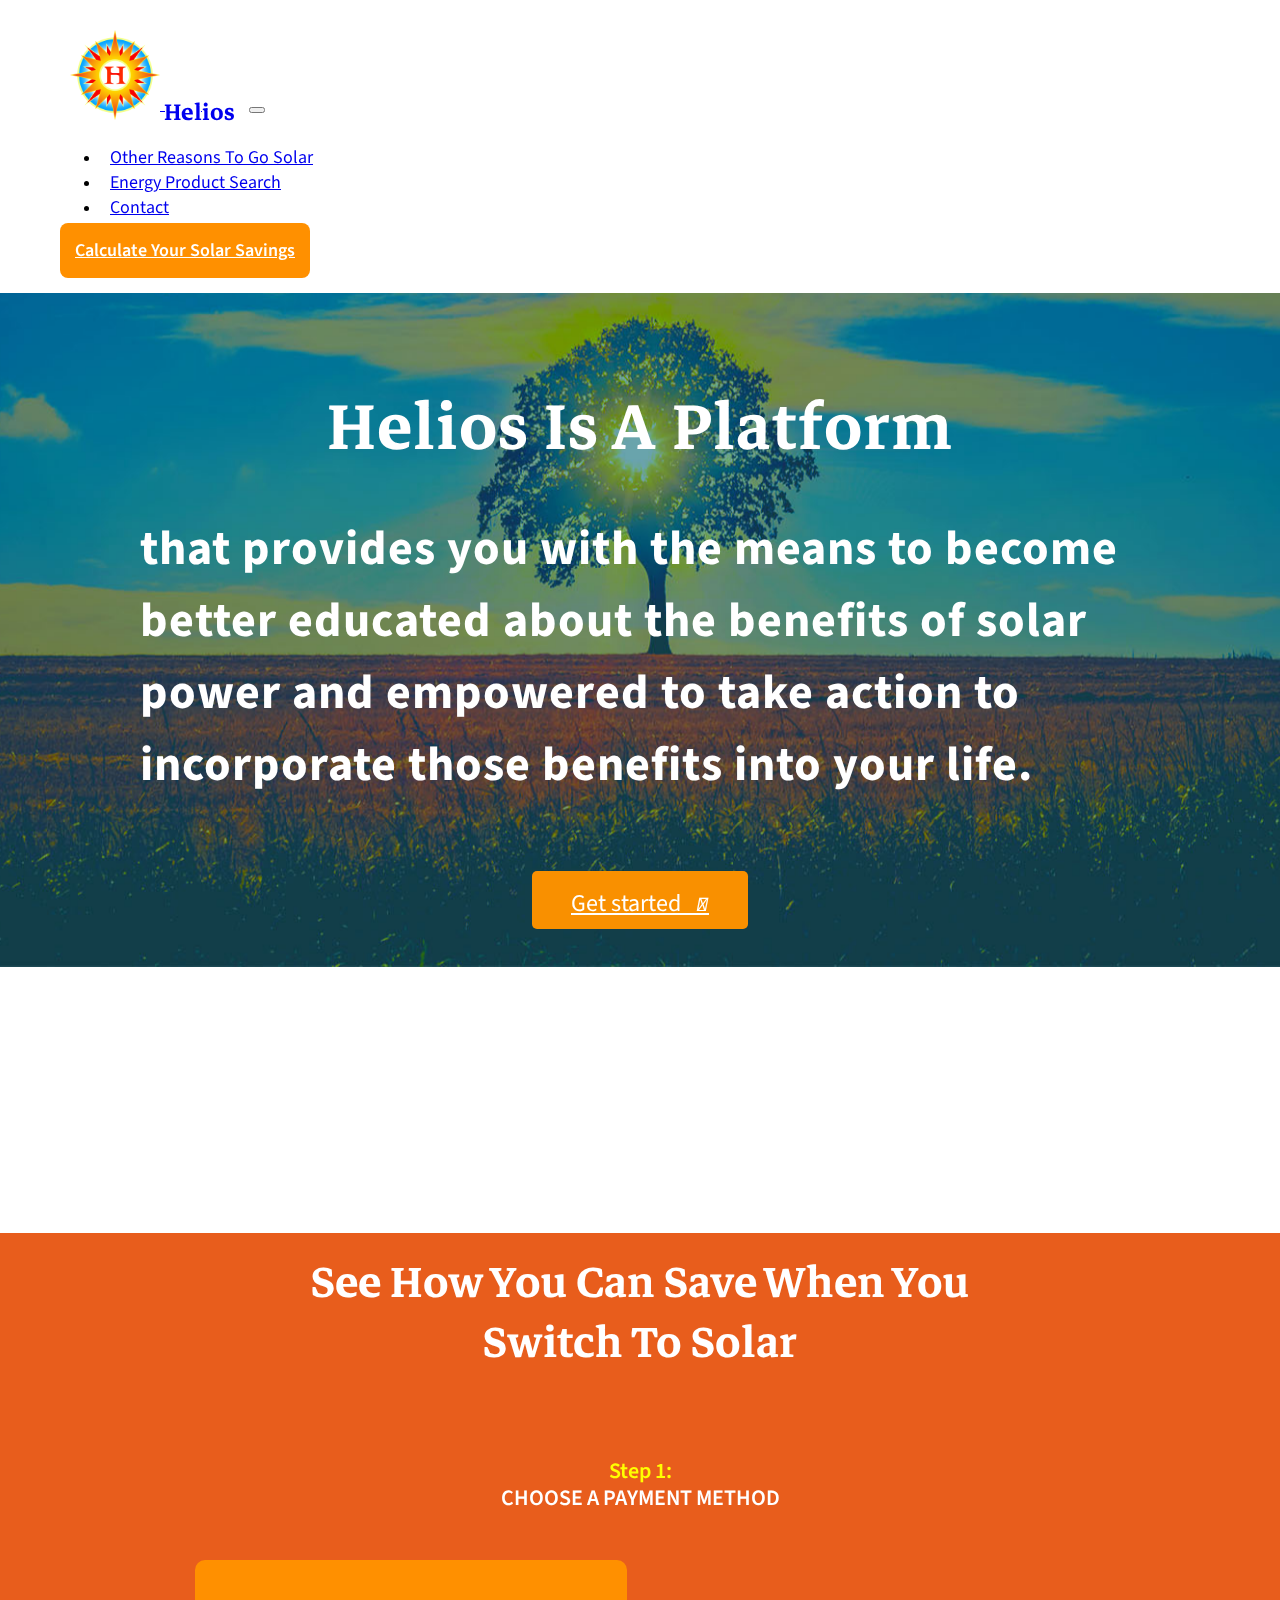
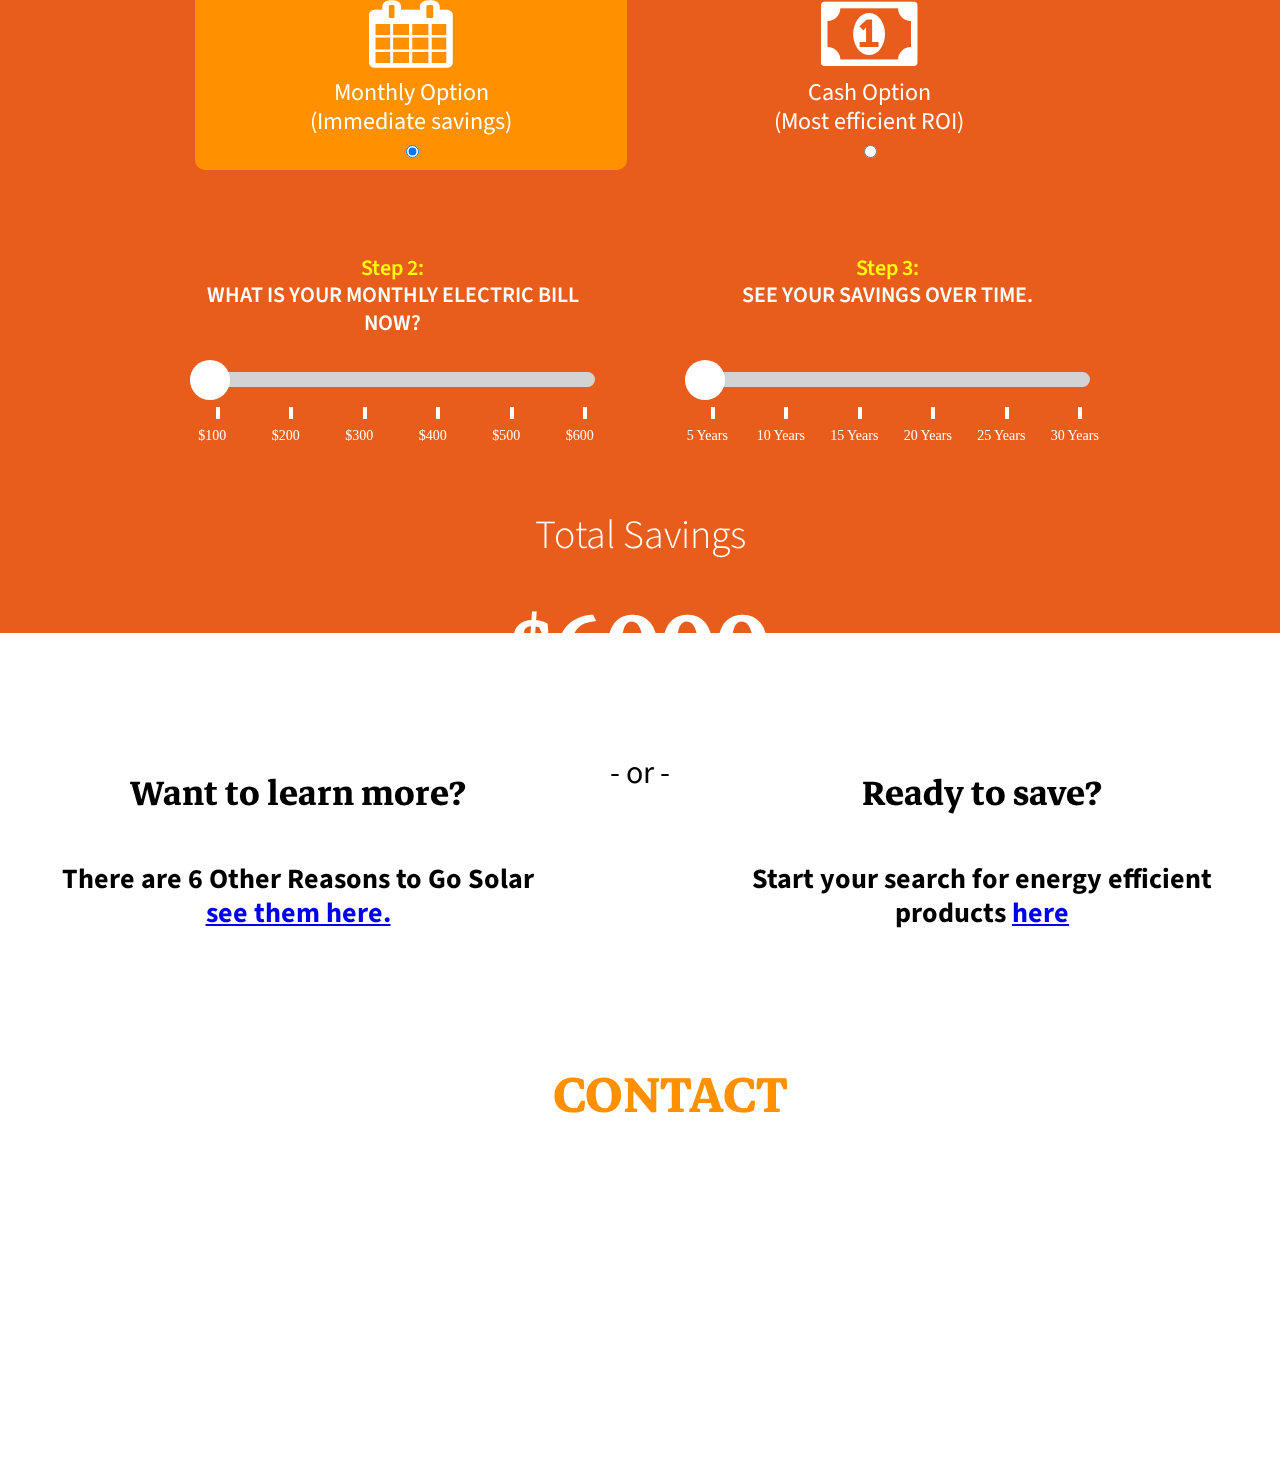
==== commit 36c50525: "updated home image and title" ====
--- a/index.html
+++ b/index.html
@@ -1,6 +1,21 @@
 <!DOCTYPE html>
 <html>
   <head>
+    <!-- Google Analytics Content Experiment code -->
+    <script>function utmx_section(){}function utmx(){}(function(){var
+    k='179513354-0',d=document,l=d.location,c=d.cookie;
+    if(l.search.indexOf('utm_expid='+k)>0)return;
+    function f(n){if(c){var i=c.indexOf(n+'=');if(i>-1){var j=c.
+    indexOf(';',i);return escape(c.substring(i+n.length+1,j<0?c.
+    length:j))}}}var x=f('__utmx'),xx=f('__utmxx'),h=l.hash;d.write(
+    '<sc'+'ript src="'+'http'+(l.protocol=='https:'?'s://ssl':
+    '://www')+'.google-analytics.com/ga_exp.js?'+'utmxkey='+k+
+    '&utmx='+(x?x:'')+'&utmxx='+(xx?xx:'')+'&utmxtime='+new Date().
+    valueOf()+(h?'&utmxhash='+escape(h.substr(1)):'')+
+    '" type="text/javascript" charset="utf-8"><\/sc'+'ript>')})();
+    </script><script>utmx('url','A/B');</script>
+    <!-- End of Google Analytics Content Experiment code -->
+
 
     <!-- Global site tag (gtag.js) - Google Analytics -->
 <script async src="https://www.googletagmanager.com/gtag/js?id=UA-123349237-1"></script>
@@ -13,7 +28,8 @@
 </script>
 
     <meta name="viewport" content="width=device-width, initial-scale=1.0">
-    <title>Helios</title>
+    <title>Helios - Educating and Empowering To Go Solar</title>
+
 
 
 <link rel="stylesheet" href="https://stackpath.bootstrapcdn.com/bootstrap/4.1.1/css/bootstrap.min.css" integrity="sha384-WskhaSGFgHYWDcbwN70/dfYBj47jz9qbsMId/iRN3ewGhXQFZCSftd1LZCfmhktB" crossorigin="anonymous">
--- a/css/style.css
+++ b/css/style.css
@@ -193,9 +193,9 @@
 
  section.firstSteps h2{ color:white;
 width:95%;
-line-height:1em;
+line-height:1.25em;
 letter-spacing:1px;
-font-size:32px;
+font-size:30px;
 margin:10px auto 70px;
  /*
   height:250px; */
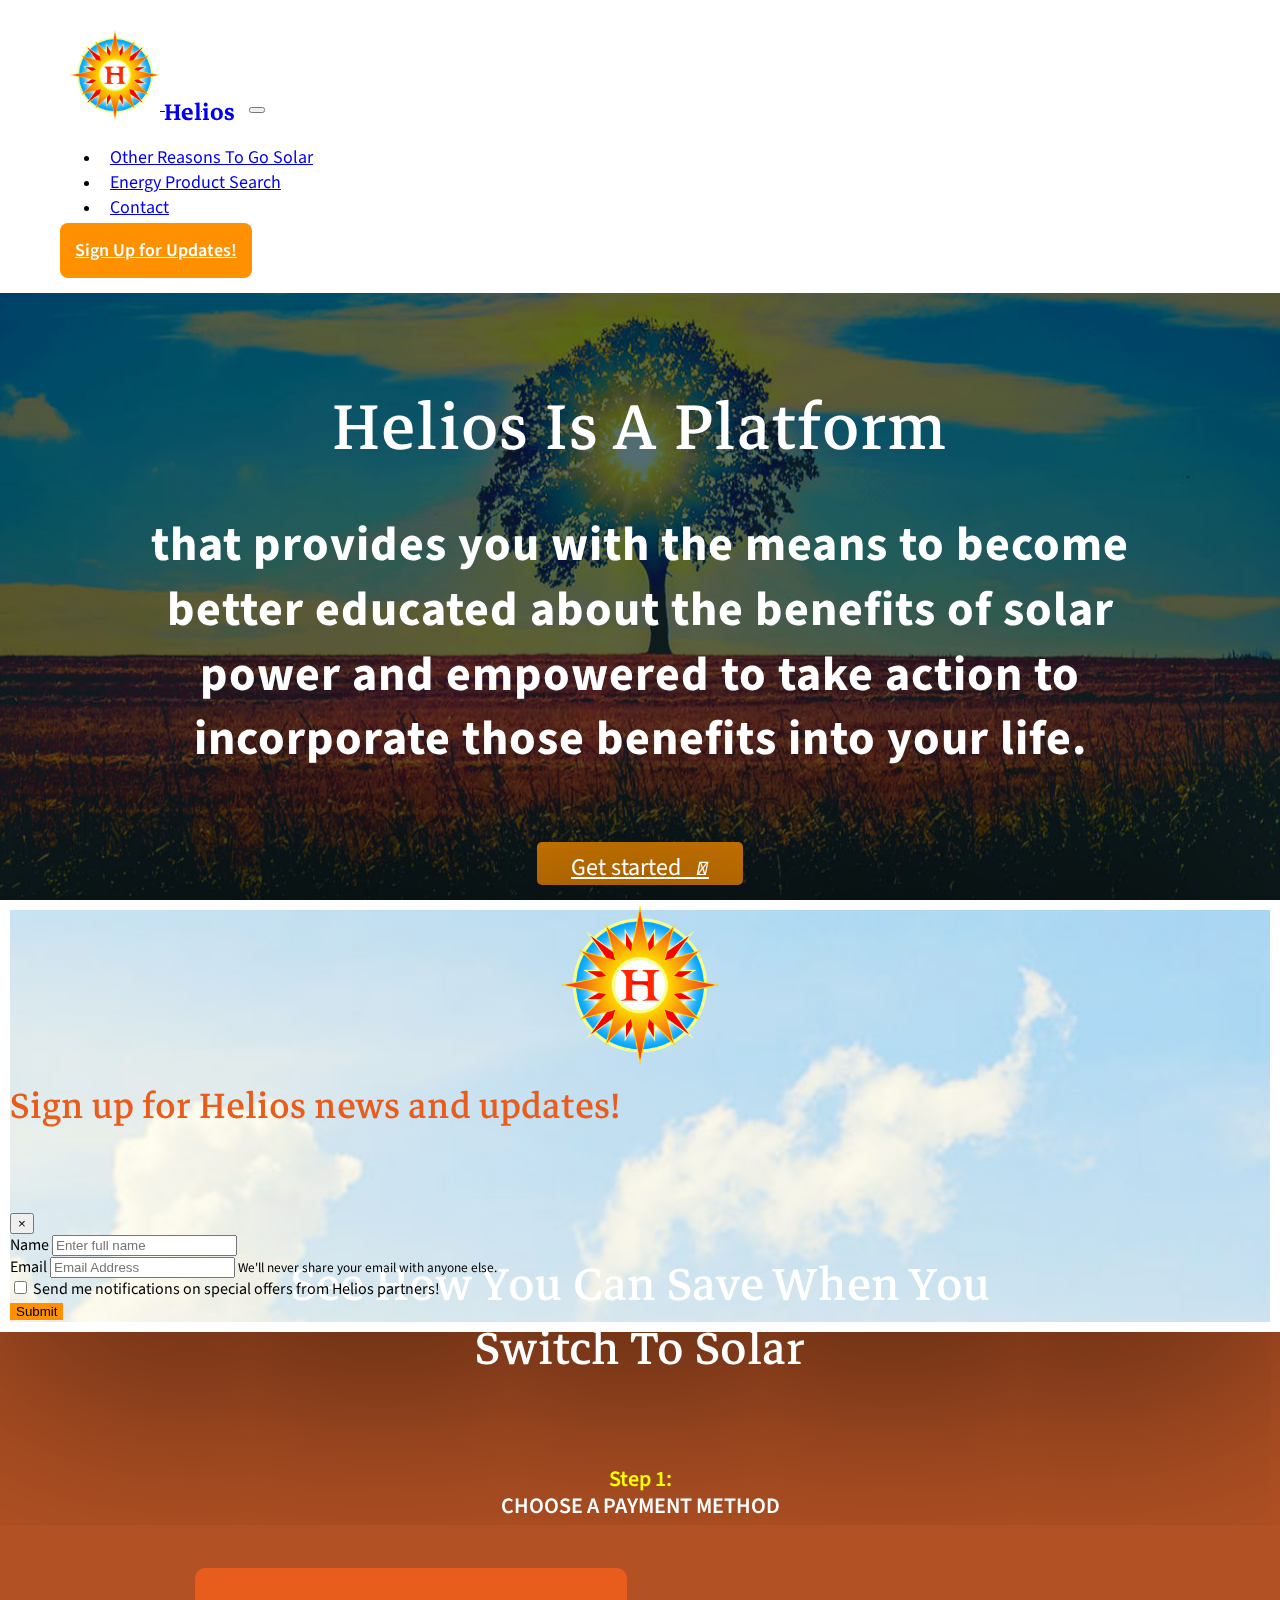
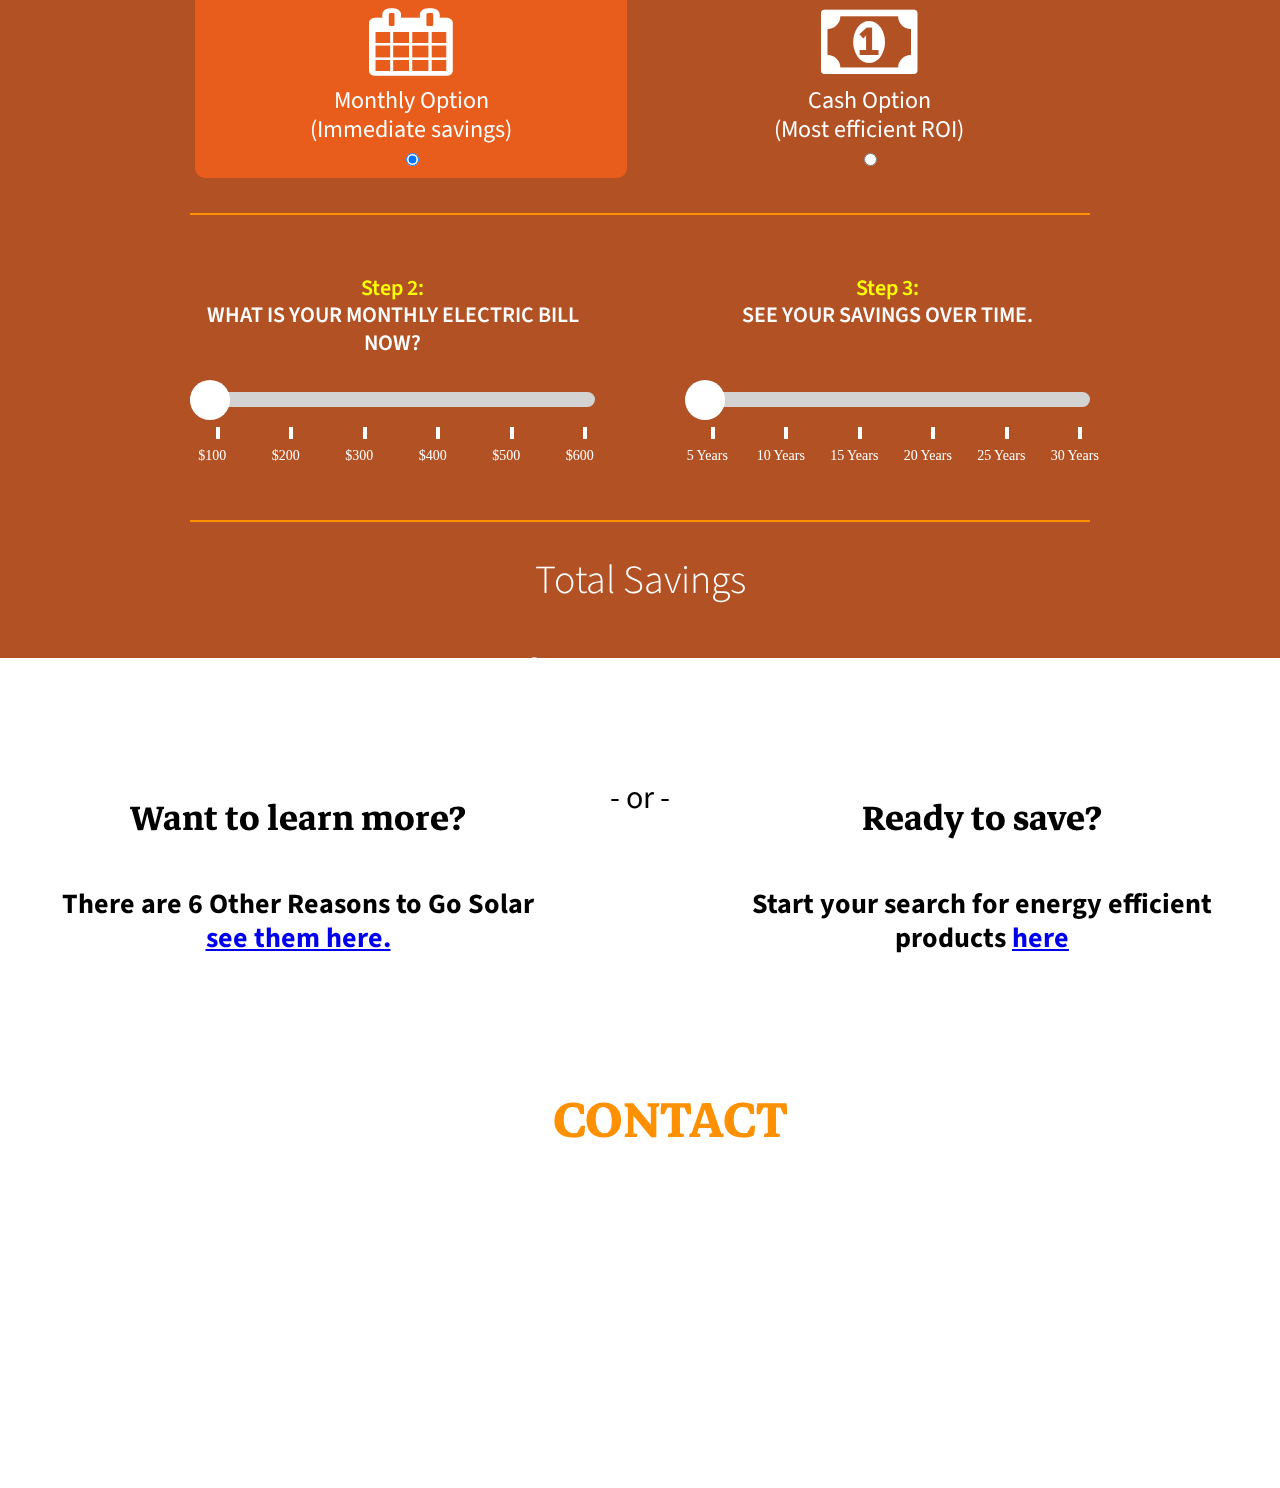
==== commit d3477ed4: "added modal, changed top nav cta" ====
--- a/index.html
+++ b/index.html
@@ -45,6 +45,7 @@
 <link rel="stylesheet" type="text/css" href="css/style.css">
 <link rel="stylesheet" type="text/css" href="css/slider.css">
 <link rel="stylesheet" type="text/css" href="css/search.css">
+<link rel="stylesheet" type="text/css" href="css/modal.css">
 
 <!-- Hotjar Tracking Code for https://jasongart.github.io/helios -->
 <script>
@@ -86,7 +87,7 @@
           <a class="nav-link" href="#contact">Contact</a>
         </li>
       </ul>
-      <div id="navCTA"><a href="index.html#calc">Calculate Your Solar Savings</a>
+      <div id="navCTA"><a href="#" data-toggle="modal" data-target="#exampleModal">Sign Up for Updates!</a>
       </div>
     </div>
 
@@ -122,7 +123,6 @@
 
 <!-- RADIO BUTTONS -->
 
-
   <div class="calcContain">
 
 <div class="payment"><h4 class="steps">Step 1:<br><span class="sliderTitle">Choose a Payment Method</span></h4>
@@ -137,6 +137,8 @@
   </div>
 </div>
 </div>
+
+<!-- <div class="calcDiv"></div> -->
 
 <!-- SLIDERS -->
 <div class="sliders">
@@ -189,6 +191,8 @@
 <p class="demo">Total Value: <span id="demo2"></span></p>
 </div>
 </div>
+
+<!-- <div class="calcDiv"></div> -->
 
 <!-- GRAND TOTAL -->
 <div class="total">
@@ -243,6 +247,44 @@
 
 </div>
 
+<!-- CTA MODAL -->
+<div class="modal fade" id="exampleModal" tabindex="-1" role="dialog" aria-labelledby="exampleModalLabel" aria-hidden="true">
+  <div class="modal-dialog" role="document">
+    <div class="modal-content" id="hemail">
+      <div class="modal-header">
+        <div class="logo emailmodal" style="text-align:center;"><img class="logo emailmodal" src="images/logo.png"></div>
+        <h5 class="modal-title" id="exampleModalLabel">Sign up for Helios news and updates!</h5>
+        <button type="button" class="close" data-dismiss="modal" aria-label="Close">
+          <span aria-hidden="true">&times;</span>
+        </button>
+      </div>
+      <div class="modal-body">
+        <form>
+    <div class="form-group">
+      <label for="exampleInputEmail1">Name</label>
+      <input type="email" class="form-control" id="exampleInputEmail1" aria-describedby="emailHelp" placeholder="Enter full name">
+
+    </div>
+    <div class="form-group">
+      <label for="exampleInputPassword1">Email</label>
+      <input type="password" class="form-control" id="exampleInputPassword1" placeholder="Email Address">
+        <small id="emailHelp" class="form-text text-muted">We'll never share your email with anyone else.</small>
+    </div>
+    <div class="form-group form-check">
+      <input type="checkbox" class="form-check-input" id="exampleCheck1">
+      <label class="form-check-label" for="exampleCheck1">Send me notifications on special offers from Helios partners!</label>
+    </div>
+    <button type="submit" class="btn btn-primary" id="emailSubmitBtn">Submit</button>
+  </form>
+      </div>
+      <div class="modal-footer">
+        <!-- <button type="button" class="btn btn-secondary" data-dismiss="modal">Close</button> -->
+        <!-- <button type="button" class="btn btn-primary">Save changes</button> -->
+      </div>
+    </div>
+  </div>
+</div>
+
   </body>
 
   <script src="js/action.js"></script>
--- a/css/style.css
+++ b/css/style.css
@@ -12,6 +12,16 @@
 }
 
 a {transition:.2s;}
+
+.calcDiv{
+  background-color:#ff9000;
+height:2px;
+width:100%;
+margin:10px auto;
+clear:both;
+}
+
+
 
 /* ====== TOP NAV ======== */
 
@@ -96,6 +106,7 @@
 section.firstSteps{ color:white;
 padding:20px;
   height:100%;
+  min-height:800px;
   margin-bottom:-35px;
  }
 
@@ -115,11 +126,12 @@
  section.firstSteps h2{ color:white;
 width:90%;
 max-width:1000px;
-line-height:1.5em;
+line-height:1.35em;
 letter-spacing:1px;
 font-size:48px;
 margin:10px auto 70px;
 font-family:source sans pro,arial, sans-serif;
+text-align: center;
  /*
   height:250px; */
  }
@@ -252,7 +264,7 @@
 width:200px;
 margin:0 auto;
 font-size:24px;
-padding:15px 8px 8px 8px;
+padding:8px 3px 0px 3px;
 border-radius:5px;
 font-family:source sans pro,arial, sans-serif;
  /*
@@ -264,8 +276,23 @@
 text-decoration: none;
  }
 
+ a.homeCTA:focus{
+  outline: 0px;
+  border: 0px;
+ }
+
  a.homeCTA i.fas{
  font-size: 20px;
+ transition:.3s;position:relative; top:0;
+  /*
+   height:250px; */
+  }
+
+
+
+ a.homeCTA:hover i.fas{
+position:relative;
+top:7px;
   /*
    height:250px; */
   }
@@ -289,7 +316,8 @@
 }
 
 #monthlyOption{
-  background-color:#ff9000;
+  /* background-color:#ff9000;E85D1C */
+  background-color:#E85D1C;
   transition:.4s;
 }
 
@@ -299,8 +327,10 @@
 }
 
 section.calc{
-background-color:#E85D1C;
-  height:1000px;
+/* background-color:#E85D1C; */
+
+background-color:#b25124;
+  height:1025px;
   padding:0px;
 
 }
@@ -320,13 +350,13 @@
 h1.calcHead{
   color:white;
 font-family:Markazi text,georgia, serif;
-  font-weight:600;
+  font-weight:100;
   text-transform:capitalize;
   text-align:center;
   max-width:800px;
   padding:20px;
   margin:35px auto 0;
-  font-size:60px;
+  font-size:64px;
   line-height:1em;
 
 }
@@ -471,7 +501,7 @@
 
 .payment{clear:both;margin-bottom:550px;}
 span.paymentType{width:100%;}
-h1.calcHead{font-size:48px; padding:15px; line-height:1em;}
+h1.calcHead{font-size:48px; padding:15px; line-height:.85em;}
 .sliderholder.left{ width:100%; float:none;}
 section.calc{ height:100%; min-height:1360px;}
 #cashOption {position:relative; left:5px;}
--- a/css/slider.css
+++ b/css/slider.css
@@ -1,3 +1,14 @@
+
+.sliders{
+  border-top:2px solid #ff9000;
+  border-bottom:2px solid #ff9000;
+  padding:10px 0 20px;
+  margin-bottom:-50px;
+clear:both;
+  height:275px;
+
+}
+
 .sliders {
 margin-top:0px;
 }
@@ -214,3 +225,20 @@
 font-size:12.5px;
 }
 }
+
+/* SLIDER SEPARATION BARS */
+
+
+
+
+
+@media only screen and (max-width:620px){
+.sliders{
+  border-top:2px solid #ff9000;
+  border-bottom:2px solid #ff9000;
+  padding:5px 0 10px;
+  margin-bottom:-35px;
+  clear:both;
+  height:485px;
+}
+}
--- a/css/modal.css
+++ b/css/modal.css
@@ -0,0 +1,24 @@
+#exampleModalLabel{
+    font-family:markazi text,georgia,serif;
+    font-size:50px;
+    font-weight:100;
+    line-height:.9em;
+    color:#E85D1C;
+}
+
+#hemail{
+    font-family:source sans pro,arial,sans-serif;
+    background-color:none;
+    background-image:url('../images/email-modal-bg.jpg');
+    background-size:cover;
+    border:10px solid white;
+    box-shadow:0 0 1000px #000
+}
+
+div.logo.emailmodal{width:100%;}
+div.logo.emailmodal img{width:160px; height:160px; position: relative; top:-15px;}
+
+#emailSubmitBtn{background-color: #ff9000;
+outline: 0px; border: 0px;}
+
+#emailSubmitBtn:hover{background-color: #e85d1c;}
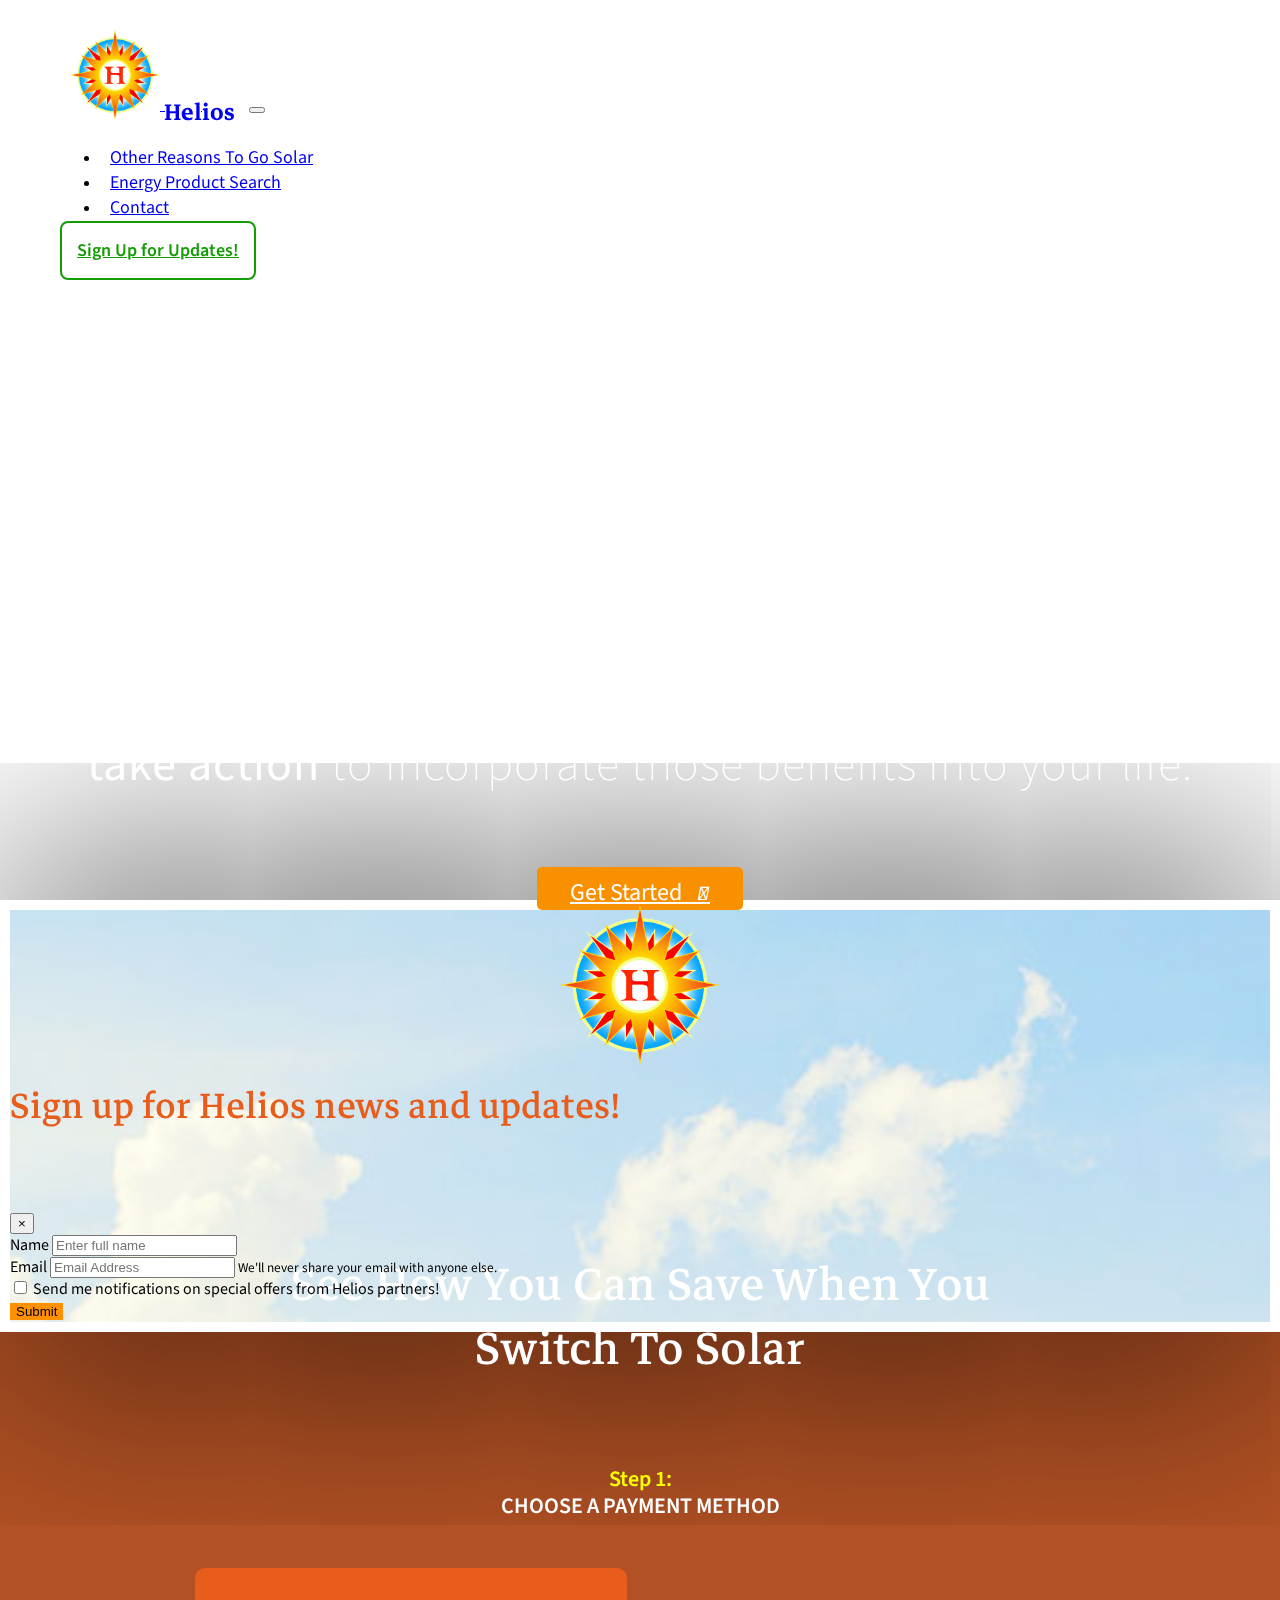
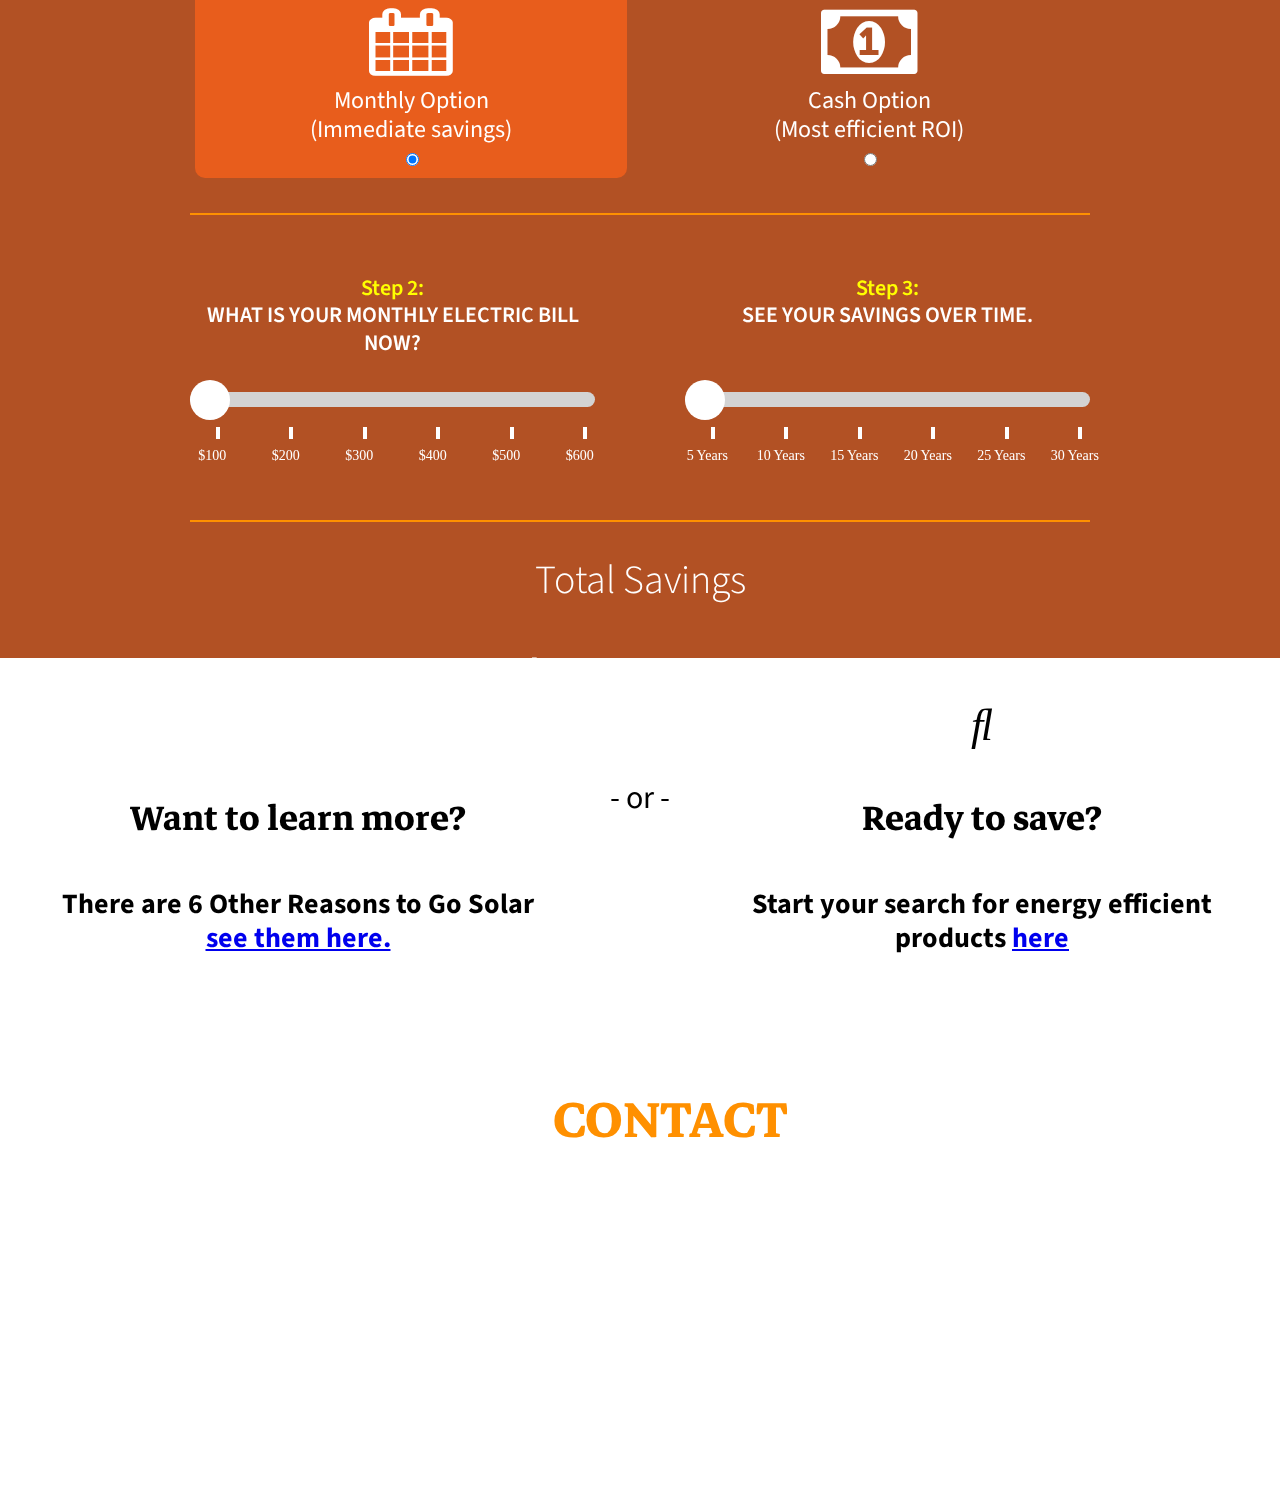
==== commit c29a7f8b: "updates for portfolio. added video bg and updated styling to hero text and nav cta" ====
--- a/index.html
+++ b/index.html
@@ -102,14 +102,20 @@
   <h1 class="calcHead">See how you can save when you switch to solar</h1>
 </section> -->
 
-<section class="firstSteps" data-parallax="scroll" data-image-src="images/home.jpg">
-  <h1 class="calcHead">Helios is a platform
+<section class="firstSteps">
+
+  <video id="homeVideo" autoplay loop id="video-background" muted plays-inline>
+    <source src="images/helios-bg.mp4" type="video/mp4">
+  </video>
+
+  <div id="homeVideoOverlay">
+  <h1 class="calcHead">Solar Is Our Future
 </h1>
-<h2 class="calcHead">that provides you with the means to become better educated about the benefits of solar power and empowered to take action to incorporate those benefits into your life.
+<h2 class="calcHead">We provide the means to become <strong>better educated</strong> about the benefits of solar power and <strong>empowered to take action</strong> to incorporate those benefits into your life.
 </h2>
 
-<a class="homeCTA" href="#calc">Get started &nbsp; <i class="fas fa-chevron-down"></i></a>
-
+<a class="homeCTA" href="#calc">Get Started &nbsp; <i class="fas fa-chevron-down"></i></a>
+</div>
 </section>
 
 <!-- <section class="firstSteps">
@@ -221,7 +227,7 @@
 </div>
 
 <div>
-    <i class="fas fa-shopping-cart"></i>
+    <i class="fas fa-search"></i>
 <h3>Ready to save?</h3>
 <h5>Start your search for energy efficient products <a href="search.html">here</a></h5>
 </div>
--- a/css/style.css
+++ b/css/style.css
@@ -87,8 +87,8 @@
 }
 
 #navCTA a{
-  color:white;
-  background-color:#ff9000;
+  color:#139C03;
+  border:2px solid #139C03;
   padding:15px;
   border-radius:8px;
   transition:.3s;
@@ -98,7 +98,8 @@
 
 #navCTA a:hover{
   text-decoration:none;
-  background-color:#E85D1C;
+  background-color:#139C03;
+  color:white;
 }
 
 /* ====== CALC CONTENT ======== */
@@ -110,31 +111,49 @@
   margin-bottom:-35px;
  }
 
- section.firstSteps h1{ color:white;
- width:90%;
- max-width:1100px;
- line-height:1em;
- letter-spacing:1px;
- font-size:90px;
- margin:50px auto 20px;
- font-family:markazi text, georgia, serif;
- /*
-  height:250px; */
- }
-
-
- section.firstSteps h2{ color:white;
+ video#homeVideo{
+   position: fixed;
+   right: 0;
+   bottom: 0;
+   min-width: 100%;
+   min-height: 100%;
+   width: auto;
+   height: auto;
+   z-index: -100;
+ }
+
+#homeVideoOverlay{
+position:relative;
+  top:10%;
+}
+
+section.firstSteps h1{ color:white;
+  width:90%;
+  max-width:1200px;
+  line-height:1em;
+  letter-spacing:1px;
+  font-size:90px;
+  margin:50px auto 20px;
+  font-weight:100;
+  font-family:markazi text, georgia, serif;
+  /*
+   height:250px; */
+}
+
+
+section.firstSteps h2{ color:white;
 width:90%;
-max-width:1000px;
+max-width:1200px;
 line-height:1.35em;
 letter-spacing:1px;
 font-size:48px;
+font-weight:200;
 margin:10px auto 70px;
 font-family:source sans pro,arial, sans-serif;
 text-align: center;
- /*
-  height:250px; */
- }
+/*
+ height:250px; */
+}
 
 @media only screen and (max-width:800px)
 {
@@ -861,6 +880,13 @@
   /* background-color:black; */
   text-align:center;
   color:white;
+  z-index:1000;
+  background-image:url('../images/contact.jpg');
+  background-blend-mode: normal;
+  background-attachment: fixed;
+  background-position: center;
+  background-color:rgba(0,0,0,0);
+  background-blend-mode:multiply;
 }
 
 #contactv2{
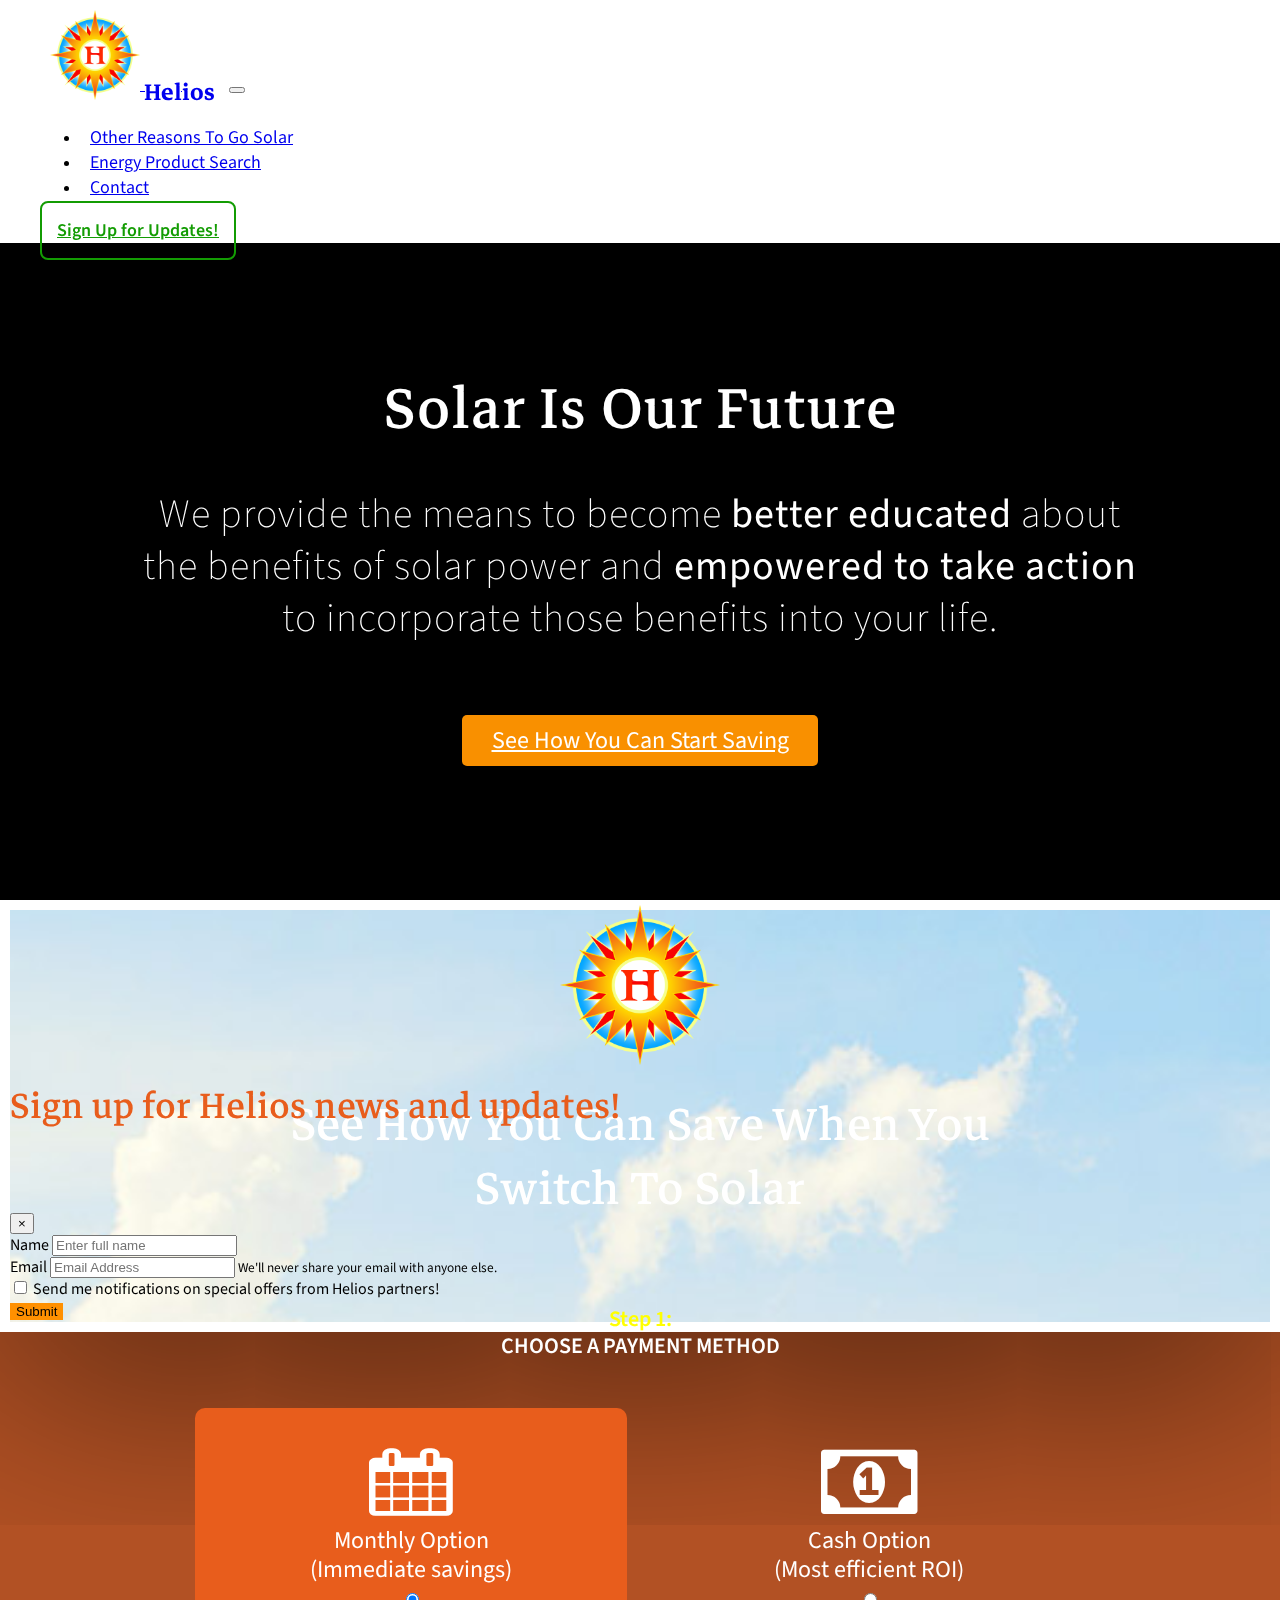
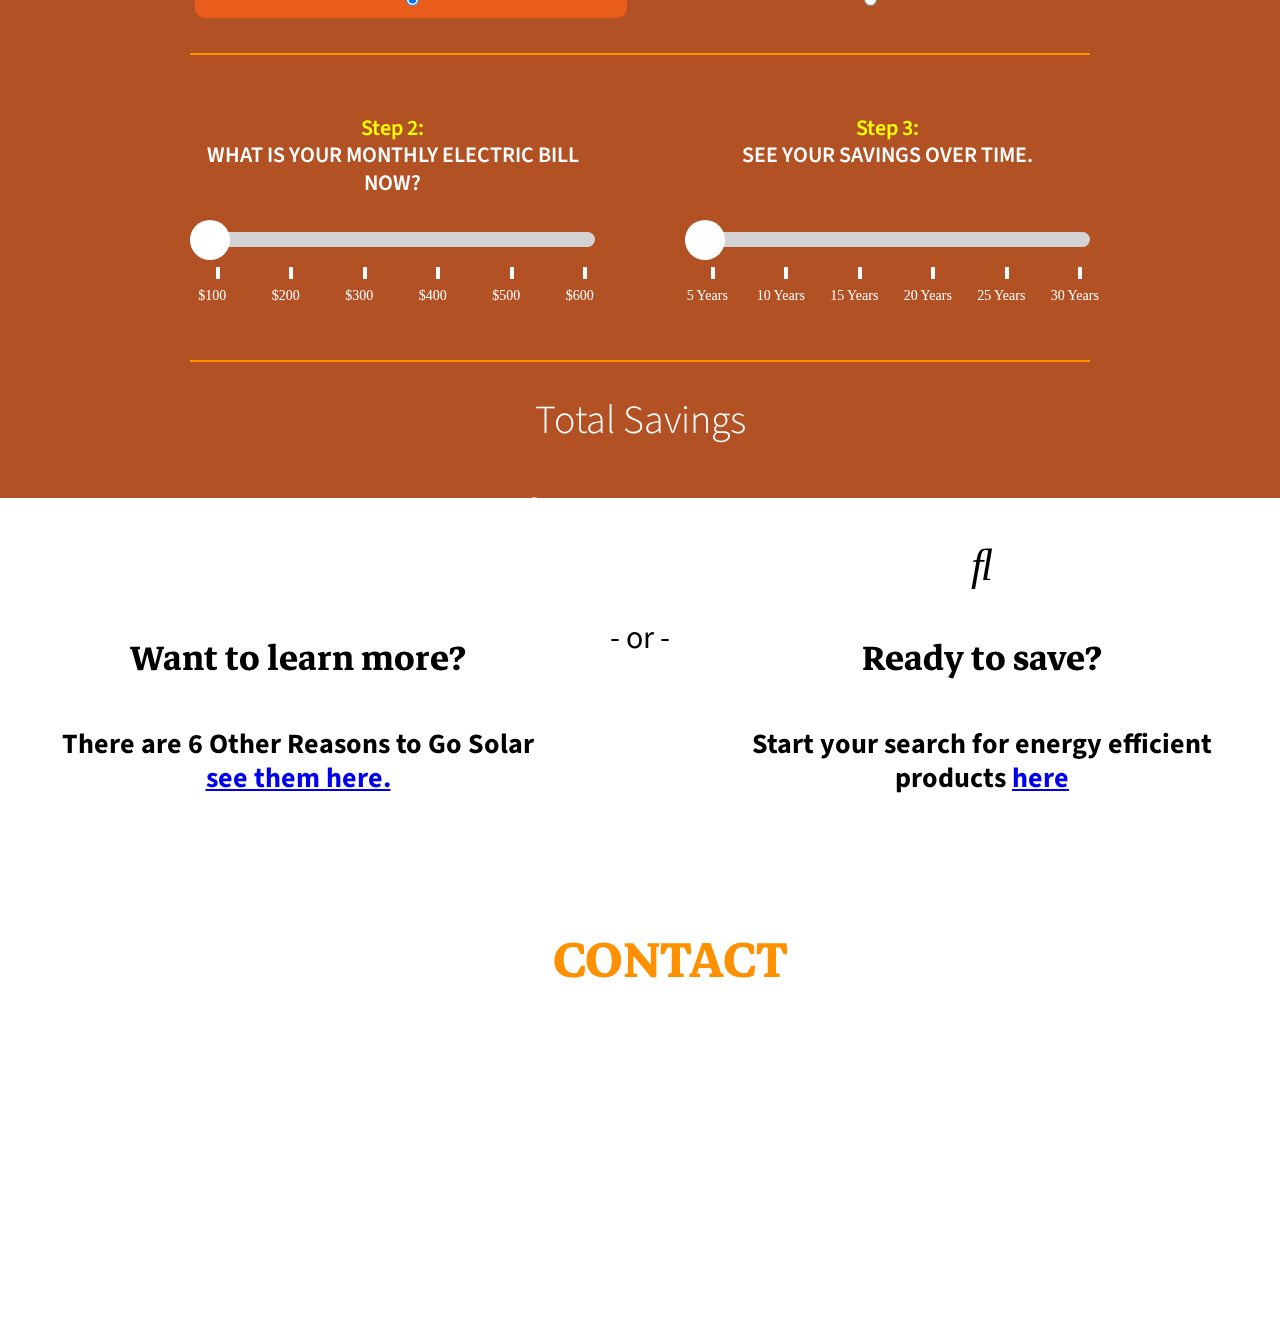
==== commit 567f9237: "Changed CTA text and adjusted home hero to show CTA properly on mobile and desktop/laptop screens" ====
--- a/index.html
+++ b/index.html
@@ -114,7 +114,7 @@
 <h2 class="calcHead">We provide the means to become <strong>better educated</strong> about the benefits of solar power and <strong>empowered to take action</strong> to incorporate those benefits into your life.
 </h2>
 
-<a class="homeCTA" href="#calc">Get Started &nbsp; <i class="fas fa-chevron-down"></i></a>
+<a class="homeCTA" href="#calc">See How You Can Start Saving<i class="fas fa-chevron-down"></i></a>
 </div>
 </section>
 
--- a/css/style.css
+++ b/css/style.css
@@ -60,7 +60,7 @@
 }
 
 #topNav{
-padding:20px;
+3px 20px 10px;
 transition:.3s;
 background-color:none;
 }
@@ -105,9 +105,10 @@
 /* ====== CALC CONTENT ======== */
 
 section.firstSteps{ color:white;
-padding:20px;
-  height:100%;
-  min-height:800px;
+padding:5px;
+  /* height:100%; */
+  height:90%;
+  /* min-height:600px; */
   margin-bottom:-35px;
  }
 
@@ -120,39 +121,40 @@
    width: auto;
    height: auto;
    z-index: -100;
+   background-color: black;
  }
 
 #homeVideoOverlay{
 position:relative;
-  top:10%;
-}
-
-section.firstSteps h1{ color:white;
-  width:90%;
-  max-width:1200px;
-  line-height:1em;
-  letter-spacing:1px;
-  font-size:90px;
-  margin:50px auto 20px;
-  font-weight:100;
-  font-family:markazi text, georgia, serif;
-  /*
-   height:250px; */
-}
-
-
-section.firstSteps h2{ color:white;
-width:90%;
-max-width:1200px;
-line-height:1.35em;
-letter-spacing:1px;
-font-size:48px;
-font-weight:200;
-margin:10px auto 70px;
-font-family:source sans pro,arial, sans-serif;
-text-align: center;
-/*
- height:250px; */
+  top:5%;
+}
+
+section.firstSteps h1{
+    color: white;
+    width: 90%;
+    max-width: 1000px;
+    line-height: 1em;
+    letter-spacing: 1px;
+    font-size: 80px;
+    margin: 50px auto 20px;
+    font-weight: 100;
+    font-family: markazi text, georgia, serif;
+    /* height: 250px; */
+}
+
+
+section.firstSteps h2{
+    color: white;
+    width: 90%;
+    max-width: 1000px;
+    line-height: 1.3em;
+    letter-spacing: 1px;
+    font-size: 40px;
+    font-weight: 200;
+    margin: 10px auto 70px;
+    font-family: source sans pro,arial, sans-serif;
+    text-align: center;
+    /* height: 250px; */
 }
 
 @media only screen and (max-width:800px)
@@ -226,7 +228,7 @@
 width:95%;
 line-height:1.25em;
 letter-spacing:1px;
-font-size:30px;
+font-size:24px;
 margin:10px auto 70px;
  /*
   height:250px; */
@@ -249,11 +251,12 @@
 
 
  section.firstSteps h2{ color:white;
-width:95%;
-line-height:1em;
-letter-spacing:1px;
-font-size:26px;
-margin:10px auto 70px;
+   color: white;
+   width: 95%;
+   line-height: 1.2em;
+   letter-spacing: 1px;
+   font-size: 24px;
+   margin: 10px auto 50px;
  /*
   height:250px; */
  }
@@ -276,16 +279,17 @@
   height:250px; */
  }
 
- a.homeCTA{ color:white;
-display:block;
-background-color:#f99000;
-text-align:center;
-width:200px;
-margin:0 auto;
-font-size:24px;
-padding:8px 3px 0px 3px;
-border-radius:5px;
-font-family:source sans pro,arial, sans-serif;
+ a.homeCTA{
+   color: white;
+   display: block;
+   background-color: #f99000;
+   text-align: center;
+   width: 350px;
+   margin: 0 auto;
+   font-size: 24px;
+   padding: 8px 3px 8px 3px;
+   border-radius: 5px;
+   font-family: source sans pro,arial, sans-serif;
  /*
   height:250px; */
  }
@@ -303,6 +307,7 @@
  a.homeCTA i.fas{
  font-size: 20px;
  transition:.3s;position:relative; top:0;
+ display:none;
   /*
    height:250px; */
   }
@@ -319,18 +324,11 @@
 
 @media only screen and (max-width:500px)
 {
-   a.homeCTA{ color:white;
-display:block;
-background-color:#f99000;
-text-align:center;
-width:200px;
-margin:0 auto;
-font-size:24px;
-padding:10px 4px 0px 4px;
-border-radius:5px;
-font-family:source sans pro,arial, sans-serif;
- /*
-  height:250px; */
+  a.homeCTA{
+    font-size: 20px;
+    width: 290px;
+    margin: 0 auto;
+    /* height: 250px; */
  }
 }
 
